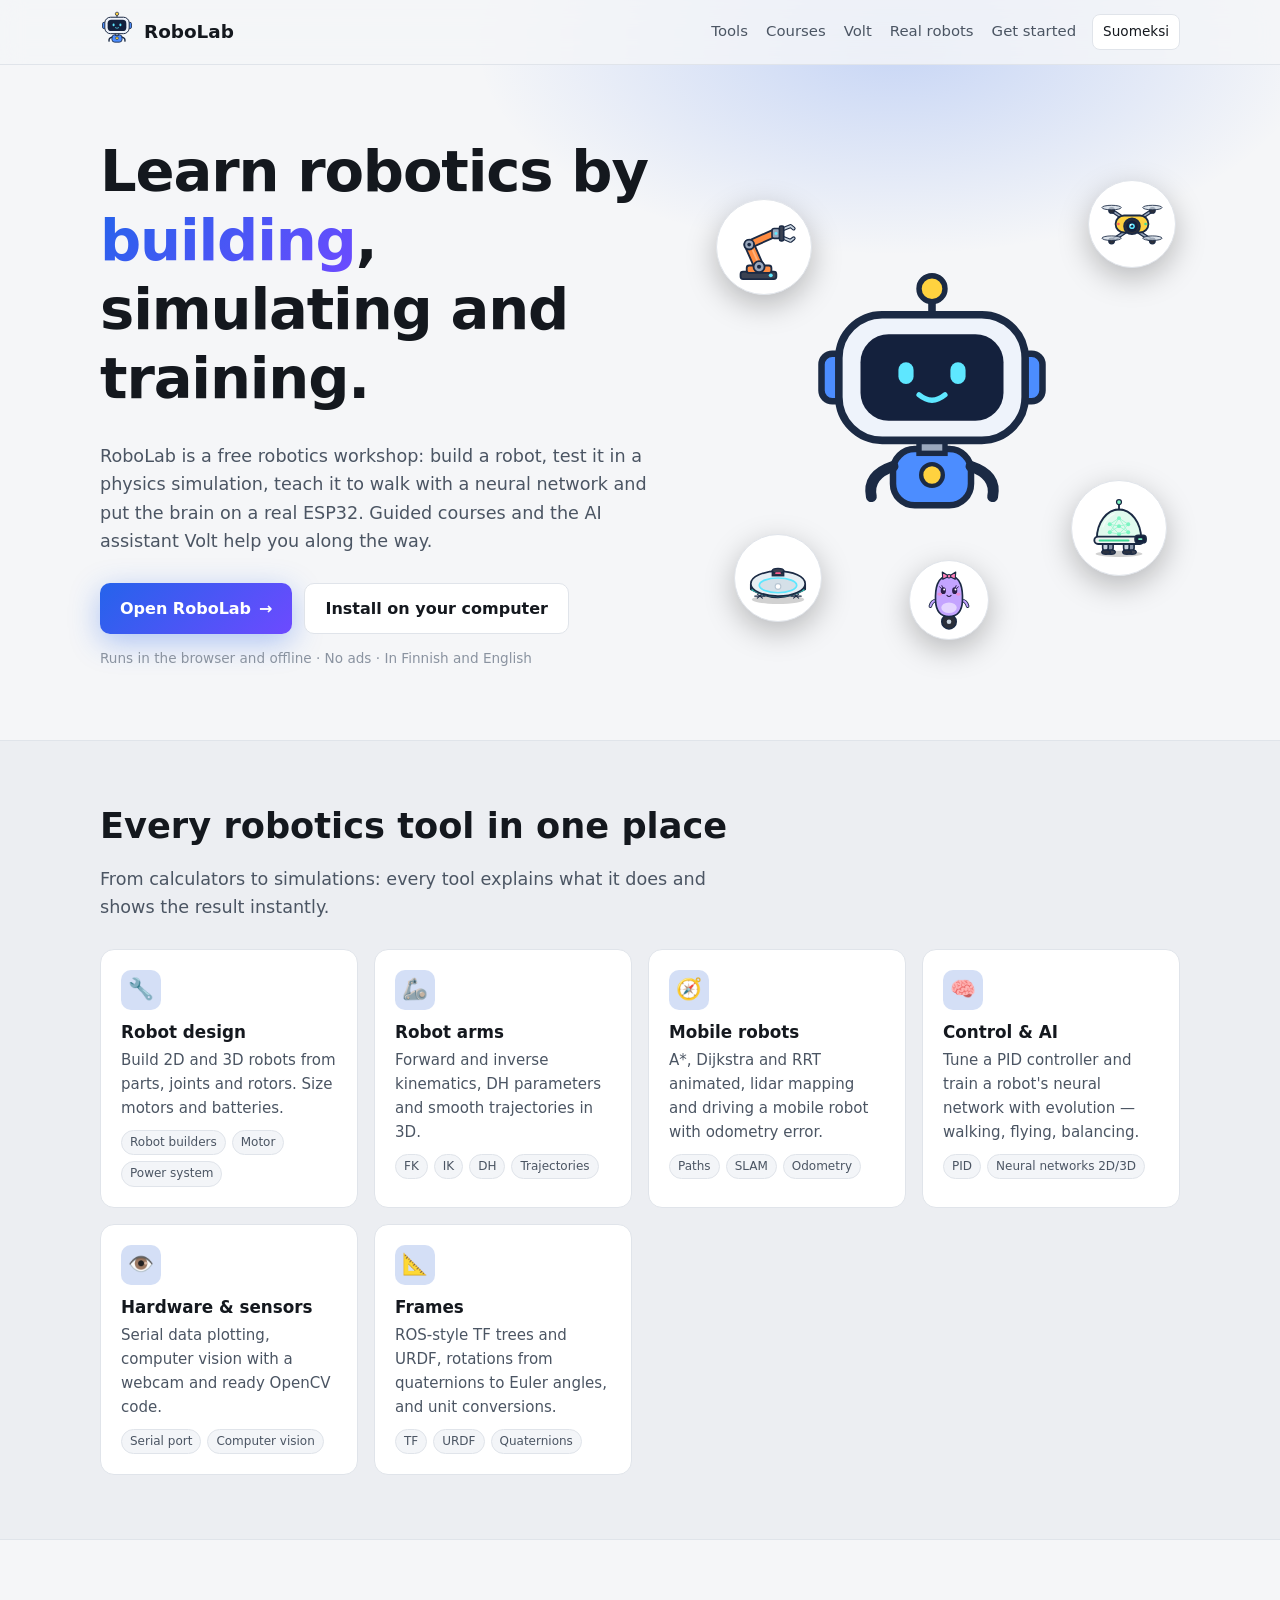
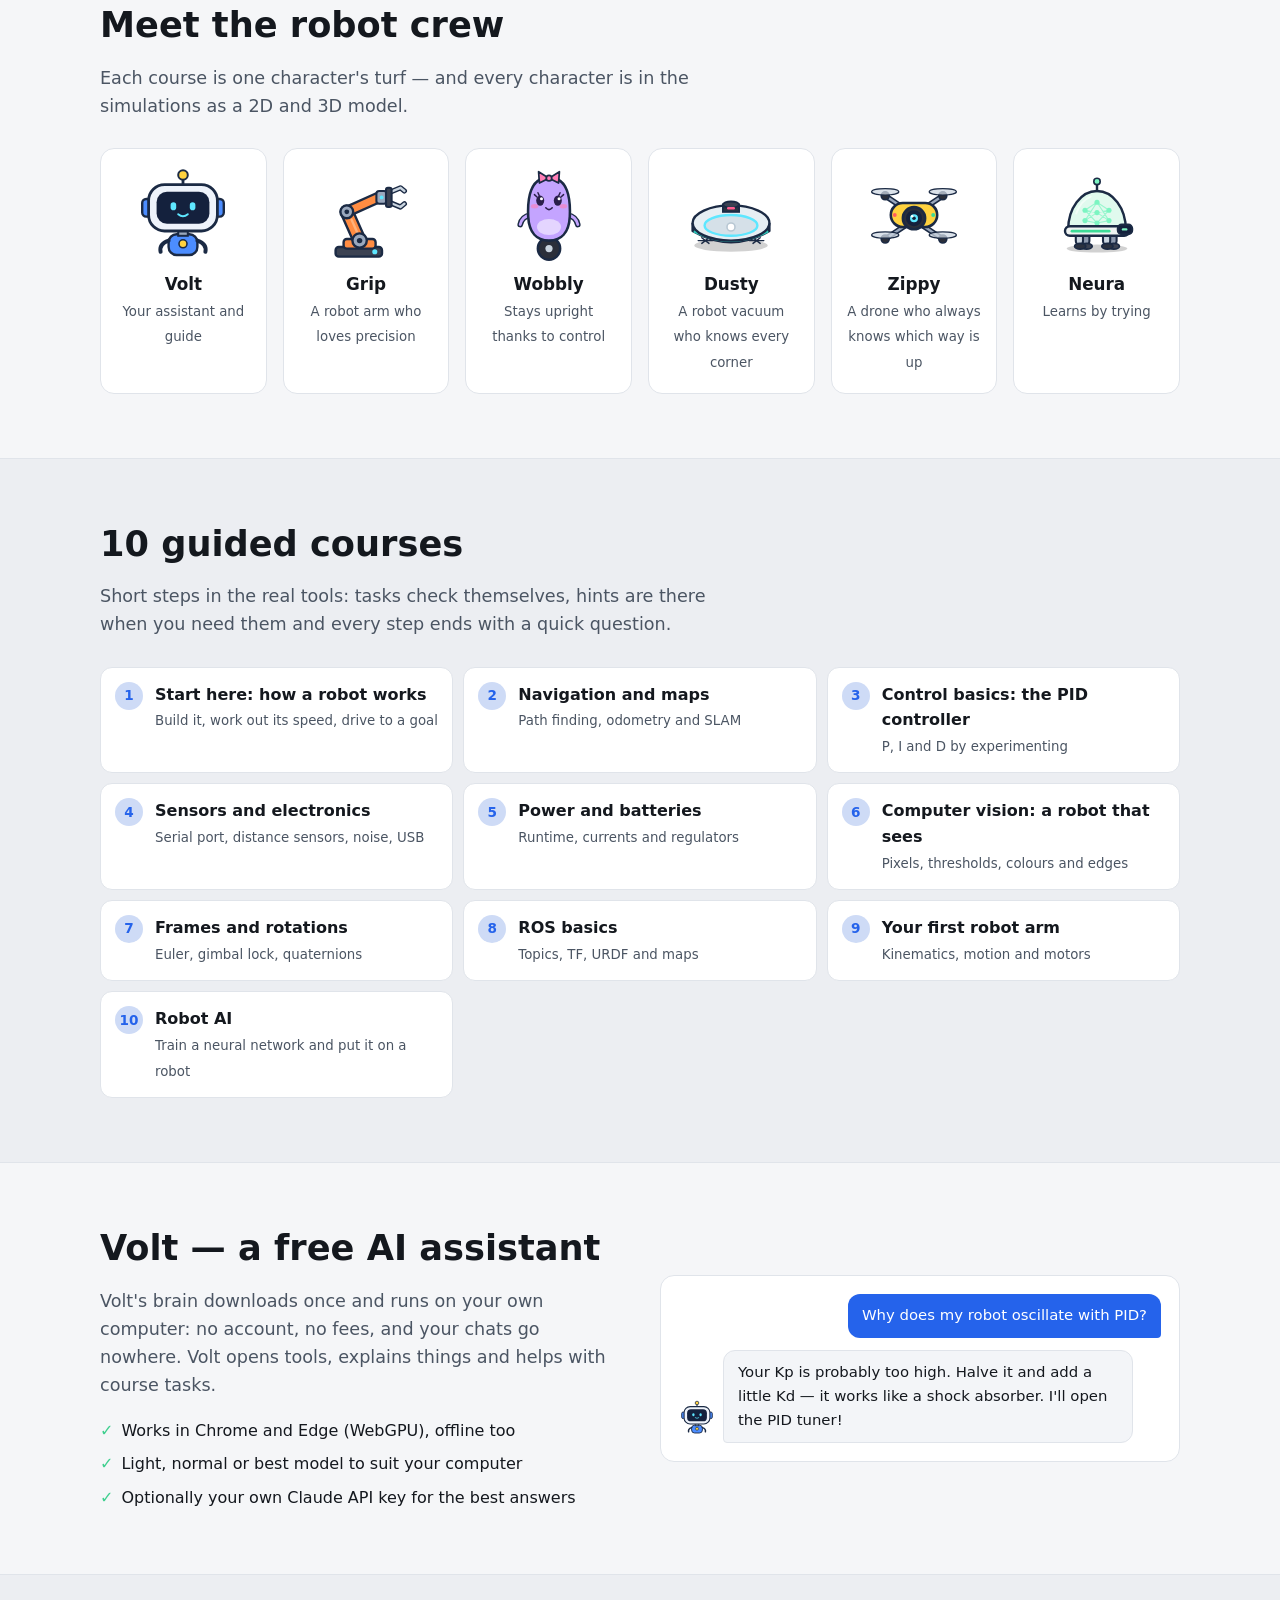
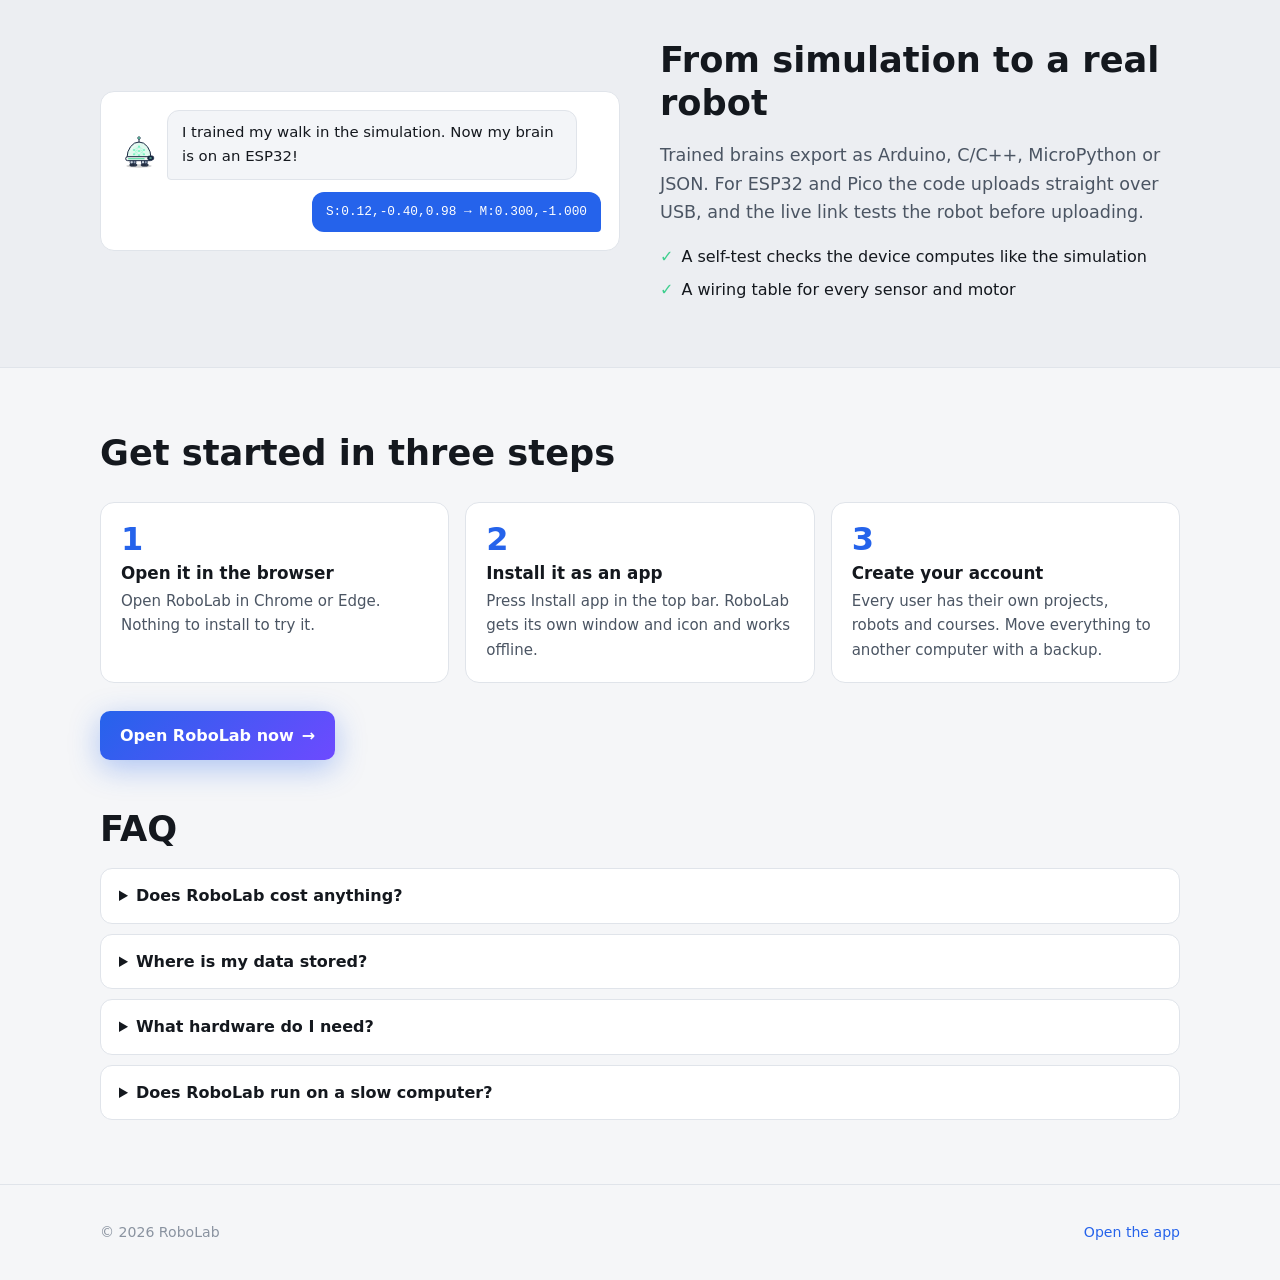
==== website/index.html @ c39274cf "Add files via upload" ====
<!doctype html>
<html lang="fi">
<head>
<meta charset="utf-8">
<meta name="viewport" content="width=device-width, initial-scale=1">
<title>RoboLab — robotiikkaa rakentamalla</title>
<meta name="description" content="RoboLab on ilmainen robotiikan oppimisympäristö: robottirakentajat, simulaatiot, neuroverkkokoulutus, konenäkö, kurssit ja tekoälyavustaja Volt.">
<link rel="icon" type="image/png" href="../icons/favicon-32.png">
<link rel="stylesheet" href="assets/robots.css">
<style>
  :root {
    --bg: #0c0f14; --bg-2: #11151c; --surface: #161b23; --surface-2: #1d232d; --border: #273040;
    --text: #e8ebf0; --text-2: #a7b0be; --text-3: #6f7a8a; --accent: #4c8dff; --accent-2: #7c5cff; --ok: #3ecf8e;
    --radius: 14px; --max: 1120px;
  }
  @media (prefers-color-scheme: light) {
    :root { --bg: #f5f6f8; --bg-2: #eceef2; --surface: #ffffff; --surface-2: #f3f5f8; --border: #e0e4ea;
      --text: #14181e; --text-2: #4b5563; --text-3: #8a93a0; --accent: #2563eb; --accent-2: #6d4aff; }
  }
  * { box-sizing: border-box; }
  html { scroll-behavior: smooth; }
  body { margin: 0; background: var(--bg); color: var(--text); font: 16px/1.6 system-ui, -apple-system, "Segoe UI", Roboto, sans-serif; overflow-x: hidden; }
  html[lang="en"] [data-fi], html[lang="fi"] [data-en] { display: none !important; }
  a { color: var(--accent); text-decoration: none; }
  .wrap { max-width: var(--max); margin: 0 auto; padding: 0 20px; }
  h1, h2, h3 { line-height: 1.2; margin: 0 0 .5em; }
  h2 { font-size: clamp(1.6rem, 3vw, 2.2rem); }
  .lead { color: var(--text-2); font-size: 1.1rem; max-width: 640px; }

  /* Yläpalkki */
  .top { position: sticky; top: 0; z-index: 10; backdrop-filter: blur(12px); background: color-mix(in srgb, var(--bg) 82%, transparent); border-bottom: 1px solid var(--border); }
  .top .wrap { display: flex; align-items: center; gap: 16px; height: 64px; }
  .logo { display: flex; align-items: center; gap: 10px; font-weight: 700; font-size: 1.15rem; color: var(--text); }
  .top nav { display: flex; gap: 18px; margin-left: auto; }
  .top nav a { color: var(--text-2); font-size: .93rem; }
  .top nav a:hover { color: var(--text); }
  .lang { border: 1px solid var(--border); background: var(--surface); color: var(--text); border-radius: 8px; padding: 6px 10px; font: inherit; font-size: .85rem; cursor: pointer; }
  @media (max-width: 760px) { .top nav { display: none; } .lang { margin-left: auto; } }

  .btn { display: inline-flex; align-items: center; gap: 8px; padding: 12px 20px; border-radius: 10px; font-weight: 600; border: 1px solid var(--border); background: var(--surface); color: var(--text); }
  .btn.primary { background: linear-gradient(135deg, var(--accent), var(--accent-2)); border: none; color: #fff; box-shadow: 0 8px 30px color-mix(in srgb, var(--accent) 35%, transparent); }
  .btn:hover { transform: translateY(-1px); }

  /* Hero */
  .hero { padding: 72px 0 56px; position: relative; }
  .hero::before { content: ""; position: absolute; inset: -200px 0 auto; height: 600px; background: radial-gradient(600px 300px at 70% 30%, color-mix(in srgb, var(--accent) 22%, transparent), transparent 70%); pointer-events: none; }
  .hero .wrap { display: grid; grid-template-columns: 1.1fr .9fr; gap: 40px; align-items: center; position: relative; }
  .hero h1 { font-size: clamp(2.2rem, 5vw, 3.6rem); letter-spacing: -.02em; }
  .hero h1 em { font-style: normal; background: linear-gradient(135deg, var(--accent), var(--accent-2)); -webkit-background-clip: text; background-clip: text; color: transparent; }
  .cta { display: flex; gap: 12px; flex-wrap: wrap; margin: 28px 0 14px; }
  .small { color: var(--text-3); font-size: .85rem; }
  .stage { position: relative; aspect-ratio: 1; max-width: 460px; justify-self: center; width: 100%; }
  .stage .main { position: absolute; inset: 12% 18% 18% 12%; display: grid; place-items: center; }
  .stage .orbit { position: absolute; display: grid; place-items: center; background: var(--surface); border: 1px solid var(--border); border-radius: 50%; box-shadow: 0 10px 30px rgb(0 0 0 / .25); }
  @media (max-width: 860px) { .hero .wrap { grid-template-columns: 1fr; } .stage { max-width: 340px; } }

  section { padding: 64px 0; }
  section.alt { background: var(--bg-2); border-top: 1px solid var(--border); border-bottom: 1px solid var(--border); }
  .grid { display: grid; gap: 16px; grid-template-columns: repeat(auto-fit, minmax(240px, 1fr)); margin-top: 28px; }
  .card { background: var(--surface); border: 1px solid var(--border); border-radius: var(--radius); padding: 20px; }
  .card h3 { font-size: 1.05rem; margin-bottom: 6px; }
  .card p { margin: 0; color: var(--text-2); font-size: .94rem; }
  .card .ico { width: 40px; height: 40px; border-radius: 10px; display: grid; place-items: center; margin-bottom: 12px; font-size: 1.3rem; background: color-mix(in srgb, var(--accent) 15%, var(--surface-2)); }
  .tags { display: flex; flex-wrap: wrap; gap: 6px; margin-top: 10px; }
  .tags span { font-size: .75rem; padding: 2px 8px; border-radius: 99px; background: var(--surface-2); border: 1px solid var(--border); color: var(--text-2); }

  .cast { display: grid; gap: 16px; grid-template-columns: repeat(auto-fit, minmax(160px, 1fr)); margin-top: 28px; }
  .cast .card { text-align: center; padding: 18px 14px; }
  .cast .card b { display: block; font-size: 1.05rem; }
  .cast .card small { color: var(--text-2); }

  .courses { display: grid; gap: 10px; grid-template-columns: repeat(auto-fit, minmax(300px, 1fr)); margin-top: 28px; counter-reset: c; }
  .course { display: flex; gap: 12px; align-items: flex-start; background: var(--surface); border: 1px solid var(--border); border-radius: 12px; padding: 14px; }
  .course::before { counter-increment: c; content: counter(c); flex: none; width: 28px; height: 28px; border-radius: 50%; display: grid; place-items: center; font-weight: 700; font-size: .85rem; background: color-mix(in srgb, var(--accent) 18%, var(--surface-2)); color: var(--accent); }
  .course b { display: block; }
  .course small { color: var(--text-2); }

  .split { display: grid; grid-template-columns: 1fr 1fr; gap: 40px; align-items: center; }
  @media (max-width: 860px) { .split { grid-template-columns: 1fr; } }
  .chat { background: var(--surface); border: 1px solid var(--border); border-radius: var(--radius); padding: 18px; display: flex; flex-direction: column; gap: 12px; }
  .msg { padding: 10px 14px; border-radius: 12px; max-width: 85%; font-size: .93rem; }
  .msg.user { align-self: flex-end; background: var(--accent); color: #fff; border-bottom-right-radius: 4px; }
  .msg.volt { align-self: flex-start; background: var(--surface-2); border: 1px solid var(--border); border-bottom-left-radius: 4px; }
  .row { display: flex; gap: 8px; align-items: flex-end; }
  ul.checks { list-style: none; padding: 0; margin: 18px 0 0; display: grid; gap: 8px; }
  ul.checks li::before { content: "✓"; color: var(--ok); font-weight: 700; margin-right: 8px; }

  .steps { display: grid; gap: 16px; grid-template-columns: repeat(auto-fit, minmax(240px, 1fr)); margin-top: 28px; }
  .steps .card b { display: block; font-size: 2rem; color: var(--accent); line-height: 1; margin-bottom: 8px; }
  code { background: var(--surface-2); border: 1px solid var(--border); padding: 1px 6px; border-radius: 6px; font-size: .88em; }

  details { background: var(--surface); border: 1px solid var(--border); border-radius: 12px; padding: 14px 18px; margin-top: 10px; }
  details summary { cursor: pointer; font-weight: 600; }
  details p { color: var(--text-2); margin: 10px 0 0; }

  footer { padding: 36px 0; color: var(--text-3); font-size: .88rem; border-top: 1px solid var(--border); }
  footer .wrap { display: flex; flex-wrap: wrap; gap: 12px; justify-content: space-between; align-items: center; }
  @media (prefers-reduced-motion: reduce) { .robot, .robot * { animation: none !important; } html { scroll-behavior: auto; } }
</style>
</head>
<body>

<header class="top">
  <div class="wrap">
    <a class="logo" href="#"><span data-bot="volt" data-size="34"></span>RoboLab</a>
    <nav>
      <a href="#tools"><span data-fi>Työkalut</span><span data-en>Tools</span></a>
      <a href="#courses"><span data-fi>Kurssit</span><span data-en>Courses</span></a>
      <a href="#volt">Volt</a>
      <a href="#hardware"><span data-fi>Oikea robotti</span><span data-en>Real robots</span></a>
      <a href="#start"><span data-fi>Aloita</span><span data-en>Get started</span></a>
    </nav>
    <button class="lang" id="lang" aria-label="Language / kieli"></button>
  </div>
</header>

<main>
  <section class="hero">
    <div class="wrap">
      <div>
        <h1><span data-fi>Opi robotiikkaa <em>rakentamalla</em>, simuloimalla ja kouluttamalla.</span><span data-en>Learn robotics by <em>building</em>, simulating and training.</span></h1>
        <p class="lead"><span data-fi>RoboLab on ilmainen robotiikan työpaja: rakenna robotti, testaa se fysiikkasimulaatiossa, opeta sille kävely neuroverkolla ja vie aivot oikealle ESP32:lle. Ohjatut kurssit ja tekoälyavustaja Volt auttavat matkan varrella.</span>
          <span data-en>RoboLab is a free robotics workshop: build a robot, test it in a physics simulation, teach it to walk with a neural network and put the brain on a real ESP32. Guided courses and the AI assistant Volt help you along the way.</span></p>
        <div class="cta">
          <a class="btn primary" href="../index.html"><span data-fi>Avaa RoboLab</span><span data-en>Open RoboLab</span> →</a>
          <a class="btn" href="#start"><span data-fi>Asenna koneelle</span><span data-en>Install on your computer</span></a>
        </div>
        <p class="small"><span data-fi>Toimii selaimessa ja ilman nettiä · Ei mainoksia · Suomeksi ja englanniksi</span><span data-en>Runs in the browser and offline · No ads · In Finnish and English</span></p>
      </div>
      <div class="stage" aria-hidden="true">
        <div class="main" data-bot="volt" data-size="260"></div>
        <div class="orbit" style="left:0;top:4%;width:96px;height:96px" data-bot="grip" data-size="74"></div>
        <div class="orbit" style="right:0;top:0;width:88px;height:88px" data-bot="zippy" data-size="68"></div>
        <div class="orbit" style="right:2%;bottom:14%;width:96px;height:96px" data-bot="neura" data-size="74"></div>
        <div class="orbit" style="left:4%;bottom:4%;width:88px;height:88px" data-bot="dusty" data-size="68"></div>
        <div class="orbit" style="left:42%;bottom:0;width:80px;height:80px" data-bot="wobbly" data-size="62"></div>
      </div>
    </div>
  </section>

  <section id="tools" class="alt">
    <div class="wrap">
      <h2><span data-fi>Kaikki robotiikan työkalut yhdessä paikassa</span><span data-en>Every robotics tool in one place</span></h2>
      <p class="lead"><span data-fi>Laskimista simulaatioihin: jokainen työkalu selittää, mitä se tekee, ja näyttää tuloksen heti.</span><span data-en>From calculators to simulations: every tool explains what it does and shows the result instantly.</span></p>
      <div class="grid">
        <div class="card"><div class="ico">🔧</div><h3><span data-fi>Robotin suunnittelu</span><span data-en>Robot design</span></h3>
          <p><span data-fi>Rakenna 2D- ja 3D-robotteja osista, nivelistä ja roottoreista. Mitoita moottorit ja akku.</span><span data-en>Build 2D and 3D robots from parts, joints and rotors. Size motors and batteries.</span></p>
          <div class="tags"><span data-fi>Robottirakentajat</span><span data-en>Robot builders</span><span data-fi>Moottori</span><span data-en>Motor</span><span data-fi>Sähköjärjestelmä</span><span data-en>Power system</span></div></div>
        <div class="card"><div class="ico">🦾</div><h3><span data-fi>Robottikädet</span><span data-en>Robot arms</span></h3>
          <p><span data-fi>Eteenpäin- ja käänteiskinematiikka, DH-parametrit ja sileät liikeradat 3D-näkymässä.</span><span data-en>Forward and inverse kinematics, DH parameters and smooth trajectories in 3D.</span></p>
          <div class="tags"><span>FK</span><span>IK</span><span>DH</span><span data-fi>Trajektorit</span><span data-en>Trajectories</span></div></div>
        <div class="card"><div class="ico">🧭</div><h3><span data-fi>Liikkuvat robotit</span><span data-en>Mobile robots</span></h3>
          <p><span data-fi>A*, Dijkstra ja RRT animaationa, lidar-kartoitus ja mobiilirobotin ajo odometrian virheineen.</span><span data-en>A*, Dijkstra and RRT animated, lidar mapping and driving a mobile robot with odometry error.</span></p>
          <div class="tags"><span data-fi>Reitit</span><span data-en>Paths</span><span>SLAM</span><span data-fi>Odometria</span><span data-en>Odometry</span></div></div>
        <div class="card"><div class="ico">🧠</div><h3><span data-fi>Ohjaus ja tekoäly</span><span data-en>Control &amp; AI</span></h3>
          <p><span data-fi>Viritä PID-säädin ja kouluta robotin neuroverkko evoluutiolla — kävely, lentäminen, tasapaino.</span><span data-en>Tune a PID controller and train a robot's neural network with evolution — walking, flying, balancing.</span></p>
          <div class="tags"><span>PID</span><span data-fi>Neuroverkot 2D/3D</span><span data-en>Neural networks 2D/3D</span></div></div>
        <div class="card"><div class="ico">👁️</div><h3><span data-fi>Laitteet ja anturit</span><span data-en>Hardware &amp; sensors</span></h3>
          <p><span data-fi>Sarjaportin datan piirto, konenäkö verkkokameralla ja valmis OpenCV-koodi.</span><span data-en>Serial data plotting, computer vision with a webcam and ready OpenCV code.</span></p>
          <div class="tags"><span data-fi>Sarjaportti</span><span data-en>Serial port</span><span data-fi>Konenäkö</span><span data-en>Computer vision</span></div></div>
        <div class="card"><div class="ico">📐</div><h3><span data-fi>Koordinaatistot</span><span data-en>Frames</span></h3>
          <p><span data-fi>TF-puu ja URDF ROS-tyyliin, rotaatiot kvaternioista Euler-kulmiin ja yksikkömuunnokset.</span><span data-en>ROS-style TF trees and URDF, rotations from quaternions to Euler angles, and unit conversions.</span></p>
          <div class="tags"><span>TF</span><span>URDF</span><span data-fi>Kvaterniot</span><span data-en>Quaternions</span></div></div>
      </div>
    </div>
  </section>

  <section id="cast">
    <div class="wrap">
      <h2><span data-fi>Tutustu robottiporukkaan</span><span data-en>Meet the robot crew</span></h2>
      <p class="lead"><span data-fi>Jokainen kurssi on yhden hahmon reviiriä — ja kaikki hahmot löytyvät simulaatioista 2D- ja 3D-malleina.</span><span data-en>Each course is one character's turf — and every character is in the simulations as a 2D and 3D model.</span></p>
      <div class="cast">
        <div class="card"><div data-bot="volt" data-size="96"></div><b>Volt</b><small data-fi>Avustajasi ja oppaasi</small><small data-en>Your assistant and guide</small></div>
        <div class="card"><div data-bot="grip" data-size="96"></div><b>Grip</b><small data-fi>Robottikäsi, rakastaa tarkkuutta</small><small data-en>A robot arm who loves precision</small></div>
        <div class="card"><div data-bot="wobbly" data-size="96"></div><b>Wobbly</b><small data-fi>Pysyy pystyssä säätimen ansiosta</small><small data-en>Stays upright thanks to control</small></div>
        <div class="card"><div data-bot="dusty" data-size="96"></div><b>Dusty</b><small data-fi>Robotti-imuri, tuntee jokaisen nurkan</small><small data-en>A robot vacuum who knows every corner</small></div>
        <div class="card"><div data-bot="zippy" data-size="96"></div><b>Zippy</b><small data-fi>Drooni, tietää aina asentonsa</small><small data-en>A drone who always knows which way is up</small></div>
        <div class="card"><div data-bot="neura" data-size="96"></div><b>Neura</b><small data-fi>Oppii kokeilemalla</small><small data-en>Learns by trying</small></div>
      </div>
    </div>
  </section>

  <section id="courses" class="alt">
    <div class="wrap">
      <h2><span data-fi>10 ohjattua kurssia</span><span data-en>10 guided courses</span></h2>
      <p class="lead"><span data-fi>Lyhyet vaiheet oikeissa työkaluissa: tehtävät tarkistuvat automaattisesti, vihjeitä saa tarvittaessa ja jokainen vaihe päättyy pikakysymykseen.</span><span data-en>Short steps in the real tools: tasks check themselves, hints are there when you need them and every step ends with a quick question.</span></p>
      <div class="courses">
        <div class="course"><div><b data-fi>Aloita tästä: miten robotti toimii</b><b data-en>Start here: how a robot works</b><small data-fi>Rakenna, laske nopeus, aja maaliin</small><small data-en>Build it, work out its speed, drive to a goal</small></div></div>
        <div class="course"><div><b data-fi>Navigointi ja kartat</b><b data-en>Navigation and maps</b><small data-fi>Reittihaku, odometria ja SLAM</small><small data-en>Path finding, odometry and SLAM</small></div></div>
        <div class="course"><div><b data-fi>Säätötekniikka: PID-säädin</b><b data-en>Control basics: the PID controller</b><small data-fi>P, I ja D kokeilemalla</small><small data-en>P, I and D by experimenting</small></div></div>
        <div class="course"><div><b data-fi>Anturit ja elektroniikka</b><b data-en>Sensors and electronics</b><small data-fi>Sarjaportti, etäisyysanturit, kohina, USB</small><small data-en>Serial port, distance sensors, noise, USB</small></div></div>
        <div class="course"><div><b data-fi>Virta ja akut</b><b data-en>Power and batteries</b><small data-fi>Käyttöaika, virrat ja jännitesäätimet</small><small data-en>Runtime, currents and regulators</small></div></div>
        <div class="course"><div><b data-fi>Konenäkö: robotti näkee</b><b data-en>Computer vision: a robot that sees</b><small data-fi>Pikselit, kynnystys, värit ja reunat</small><small data-en>Pixels, thresholds, colours and edges</small></div></div>
        <div class="course"><div><b data-fi>Koordinaatistot ja rotaatiot</b><b data-en>Frames and rotations</b><small data-fi>Euler, kardaanilukko, kvaterniot</small><small data-en>Euler, gimbal lock, quaternions</small></div></div>
        <div class="course"><div><b data-fi>ROS-perusteet</b><b data-en>ROS basics</b><small data-fi>Topicit, TF, URDF ja kartat</small><small data-en>Topics, TF, URDF and maps</small></div></div>
        <div class="course"><div><b data-fi>Ensimmäinen robottikäsi</b><b data-en>Your first robot arm</b><small data-fi>Kinematiikka, liike ja moottorit</small><small data-en>Kinematics, motion and motors</small></div></div>
        <div class="course"><div><b data-fi>Robotin tekoäly</b><b data-en>Robot AI</b><small data-fi>Kouluta neuroverkko ja vie se robotille</small><small data-en>Train a neural network and put it on a robot</small></div></div>
      </div>
    </div>
  </section>

  <section id="volt">
    <div class="wrap split">
      <div>
        <h2><span data-fi>Volt — ilmainen tekoälyavustaja</span><span data-en>Volt — a free AI assistant</span></h2>
        <p class="lead"><span data-fi>Voltin aivot ladataan kerran ja ne toimivat omalla koneellasi: ei tiliä, ei maksuja eikä keskustelut lähde mihinkään. Volt avaa työkaluja, selittää ja auttaa kurssin tehtävissä.</span><span data-en>Volt's brain downloads once and runs on your own computer: no account, no fees, and your chats go nowhere. Volt opens tools, explains things and helps with course tasks.</span></p>
        <ul class="checks">
          <li><span data-fi>Toimii Chromessa ja Edgessä (WebGPU), myös ilman nettiä</span><span data-en>Works in Chrome and Edge (WebGPU), offline too</span></li>
          <li><span data-fi>Kevyt, normaali tai paras malli koneen mukaan</span><span data-en>Light, normal or best model to suit your computer</span></li>
          <li><span data-fi>Halutessasi oma Claude API -avain parhaisiin vastauksiin</span><span data-en>Optionally your own Claude API key for the best answers</span></li>
        </ul>
      </div>
      <div class="chat" aria-hidden="true">
        <div class="msg user"><span data-fi>Miksi robottini heiluu PID-säädöllä?</span><span data-en>Why does my robot oscillate with PID?</span></div>
        <div class="row"><span data-bot="volt" data-size="36"></span><div class="msg volt"><span data-fi>Kp on luultavasti liian suuri. Puolita se ja lisää vähän Kd:tä — se toimii kuin iskunvaimennin. Avaan PID-virittimen!</span><span data-en>Your Kp is probably too high. Halve it and add a little Kd — it works like a shock absorber. I'll open the PID tuner!</span></div></div>
      </div>
    </div>
  </section>

  <section id="hardware" class="alt">
    <div class="wrap split">
      <div class="chat" aria-hidden="true">
        <div class="row"><span data-bot="neura" data-size="40"></span><div class="msg volt"><span data-fi>Koulutin kävelyni simulaatiossa. Nyt aivoni ovat ESP32:lla!</span><span data-en>I trained my walk in the simulation. Now my brain is on an ESP32!</span></div></div>
        <div class="msg user" style="font-family:ui-monospace,Consolas,monospace;font-size:.8rem">S:0.12,-0.40,0.98 → M:0.300,-1.000</div>
      </div>
      <div>
        <h2><span data-fi>Simulaatiosta oikeaan robottiin</span><span data-en>From simulation to a real robot</span></h2>
        <p class="lead"><span data-fi>Koulutetut aivot viedään Arduino-, C/C++-, MicroPython- tai JSON-muodossa. ESP32:lle ja Picolle koodi latautuu suoraan USB:llä, ja live-linkillä robotti testataan ennen latausta.</span><span data-en>Trained brains export as Arduino, C/C++, MicroPython or JSON. For ESP32 and Pico the code uploads straight over USB, and the live link tests the robot before uploading.</span></p>
        <ul class="checks">
          <li><span data-fi>Itsetesti varmistaa, että laite laskee kuten simulaatio</span><span data-en>A self-test checks the device computes like the simulation</span></li>
          <li><span data-fi>Kytkentätaulukko jokaiselle anturille ja moottorille</span><span data-en>A wiring table for every sensor and motor</span></li>
        </ul>
      </div>
    </div>
  </section>

  <section id="start">
    <div class="wrap">
      <h2><span data-fi>Aloita kolmessa askeleessa</span><span data-en>Get started in three steps</span></h2>
      <div class="steps">
        <div class="card"><b>1</b><h3><span data-fi>Avaa selaimessa</span><span data-en>Open it in the browser</span></h3>
          <p><span data-fi>Avaa RoboLab Chromessa tai Edgessä. Mitään ei tarvitse asentaa kokeillaksesi.</span><span data-en>Open RoboLab in Chrome or Edge. Nothing to install to try it.</span></p></div>
        <div class="card"><b>2</b><h3><span data-fi>Asenna sovellukseksi</span><span data-en>Install it as an app</span></h3>
          <p><span data-fi>Paina yläpalkin Asenna sovellus -nappia. RoboLab saa oman ikkunan, kuvakkeen ja toimii ilman nettiä.</span><span data-en>Press Install app in the top bar. RoboLab gets its own window and icon and works offline.</span></p></div>
        <div class="card"><b>3</b><h3><span data-fi>Luo oma tili</span><span data-en>Create your account</span></h3>
          <p><span data-fi>Jokaisella käyttäjällä on omat projektit, robotit ja kurssit. Siirrä kaikki toiselle koneelle varmuuskopiolla.</span><span data-en>Every user has their own projects, robots and courses. Move everything to another computer with a backup.</span></p></div>
      </div>
      <div class="cta"><a class="btn primary" href="../index.html"><span data-fi>Avaa RoboLab nyt</span><span data-en>Open RoboLab now</span> →</a></div>

      <h2 style="margin-top:48px"><span data-fi>Usein kysyttyä</span><span data-en>FAQ</span></h2>
      <details><summary><span data-fi>Maksaako RoboLab jotain?</span><span data-en>Does RoboLab cost anything?</span></summary>
        <p><span data-fi>Ei. Kaikki työkalut, kurssit ja ilmainen Volt ovat maksuttomia. Vain oma Claude API -avain (vapaaehtoinen) laskuttaa käytön mukaan.</span><span data-en>No. All tools, courses and the free Volt cost nothing. Only your own Claude API key (optional) is billed per use.</span></p></details>
      <details><summary><span data-fi>Minne tietoni tallentuvat?</span><span data-en>Where is my data stored?</span></summary>
        <p><span data-fi>Vain omalle koneellesi selaimen muistiin. Tilit ovat paikallisia, ja tiedot siirretään toiselle koneelle varmuuskopiotiedostolla.</span><span data-en>Only on your own computer, in the browser's storage. Accounts are local, and data moves to another computer with a backup file.</span></p></details>
      <details><summary><span data-fi>Mitä laitteita tarvitsen?</span><span data-en>What hardware do I need?</span></summary>
        <p><span data-fi>Pelkkä tietokone riittää. Oikeaa robottia varten käy esim. Arduino, ESP32 tai Raspberry Pi Pico; konenäköön verkkokamera.</span><span data-en>A computer is enough. For a real robot, an Arduino, ESP32 or Raspberry Pi Pico works; for computer vision, a webcam.</span></p></details>
      <details><summary><span data-fi>Toimiiko RoboLab heikolla koneella?</span><span data-en>Does RoboLab run on a slow computer?</span></summary>
        <p><span data-fi>Kyllä. Asetuksista voi valita kevyen grafiikan ja kevyimmän Volt-mallin. Ilman WebGPU:ta Volt vastaa paikallisella oppaalla.</span><span data-en>Yes. Settings offer light graphics and the lightest Volt model. Without WebGPU, Volt answers from its local guide.</span></p></details>
    </div>
  </section>
</main>

<footer>
  <div class="wrap">
    <span>© <span id="year"></span> RoboLab</span>
    <span><a href="../index.html"><span data-fi>Avaa sovellus</span><span data-en>Open the app</span></a></span>
  </div>
</footer>

<script>
  // Kieli: ?lang=en tai selaimen kieli; valinta muistetaan
  const pick = new URLSearchParams(location.search).get("lang") || (() => { try { return localStorage.getItem("site-lang"); } catch { return null; } })() || ((navigator.language || "").toLowerCase().startsWith("fi") ? "fi" : "en");
  const setLang = (l) => {
    document.documentElement.lang = l;
    document.getElementById("lang").textContent = l === "fi" ? "English" : "Suomeksi";
    document.title = l === "fi" ? "RoboLab — robotiikkaa rakentamalla" : "RoboLab — learn robotics by building";
    try { localStorage.setItem("site-lang", l); } catch {}
  };
  setLang(pick === "en" ? "en" : "fi");
  document.getElementById("lang").onclick = () => setLang(document.documentElement.lang === "fi" ? "en" : "fi");
  document.getElementById("year").textContent = new Date().getFullYear();
  // robots.js käyttää sovelluksen tr- ja esc-apufunktioita
  window.tr = (fi, en) => (document.documentElement.lang === "en" ? en : fi);
  window.esc = (s) => String(s).replace(/[&<>"]/g, (c) => ({ "&": "&amp;", "<": "&lt;", ">": "&gt;", '"': "&quot;" }[c]));
</script>
<script src="assets/robots.js"></script>
<script>
  document.querySelectorAll("[data-bot]").forEach((el) => { el.innerHTML = Robots.svg(el.dataset.bot, "idle", { size: +el.dataset.size || 80 }); });
</script>
</body>
</html>
---- website/assets/robots.css ----
/* Copied from the app's styles.css by update-assets.ps1 */
.robot { overflow: visible; flex: none; }
.robot .rb-bob { animation: rb-bob 3.2s ease-in-out infinite; transform-origin: 60px 110px; }
.robot .rb-wobble { animation: rb-wobble 2.6s ease-in-out infinite; transform-origin: 60px 112px; }
.robot .rb-hover { animation: rb-hover 2.6s ease-in-out infinite; transform-box: view-box; transform-origin: 60px 64px; }
.robot .rb-volt { animation: rb-volt 5s ease-in-out infinite; transform-box: view-box; transform-origin: 60px 110px; }
.robot .rb-shoulder { animation: rb-shoulder 4.2s ease-in-out infinite; transform-box: view-box; transform-origin: 52px 92px; }
.robot .rb-elbow { animation: rb-elbow 3.1s ease-in-out infinite; transform-box: view-box; transform-origin: 36px 56px; }
.robot .rb-wrist { animation: rb-wrist 2.3s ease-in-out infinite; transform-box: view-box; transform-origin: 79px 38px; }
.robot .rb-roam { animation: rb-roam 11s ease-in-out infinite; transform-box: view-box; transform-origin: 60px 80px; }
.robot .rb-legA { animation: rb-step .9s ease-in-out infinite; }
.robot .rb-legB { animation: rb-step .9s ease-in-out infinite .45s; }
@keyframes rb-volt { 0%, 100% { transform: translateY(0) rotate(0); } 25% { transform: translateY(-3px) rotate(0); } 45% { transform: translateY(0) rotate(-5deg); } 55% { transform: translateY(0) rotate(-5deg); } 70% { transform: translateY(-2px) rotate(0); } }
@keyframes rb-hover { 0%, 100% { transform: translateY(0) rotate(-3deg); } 50% { transform: translateY(-5px) rotate(3deg); } }
@keyframes rb-shoulder { 0%, 100% { transform: rotate(4deg); } 50% { transform: rotate(-8deg); } }
@keyframes rb-elbow { 0%, 100% { transform: rotate(-10deg); } 50% { transform: rotate(12deg); } }
@keyframes rb-wrist { 0%, 100% { transform: rotate(8deg); } 50% { transform: rotate(-10deg); } }
@keyframes rb-step { 0%, 100% { transform: translateY(0); } 25% { transform: translateY(-3px); } 50% { transform: translateY(0); } }
.robot .rb-rotor { animation: rb-rotor .18s linear infinite; transform-box: fill-box; transform-origin: center; }
.robot .rb-eye { animation: rb-blink 4.6s infinite; transform-box: fill-box; transform-origin: center; }
.robot .rb-mouth { animation: rb-talk .5s ease-in-out infinite alternate; transform-box: fill-box; transform-origin: center; }
.robot .rb-bulb, .robot .rb-led { animation: rb-glow 2.2s ease-in-out infinite; }
.robot .rb-scan { animation: rb-glow .9s ease-in-out infinite; }
.robot .rb-brush { animation: rb-spin 1.1s linear infinite; transform-box: fill-box; transform-origin: center; }
.robot .rb-node { animation: rb-glow 1.6s ease-in-out infinite; }
.robot .rb-iris { animation: rb-focus 3.4s ease-in-out infinite; transform-box: fill-box; transform-origin: center; }
@keyframes rb-spin { to { transform: rotate(360deg); } }
@keyframes rb-focus { 0%, 100% { transform: scale(1); } 50% { transform: scale(.85); } }
.robot.jump { animation: rb-jump .7s ease-out 3; }
.robot.jump.late { animation-delay: .25s; }
@keyframes rb-bob { 0%, 100% { transform: translateY(0); } 50% { transform: translateY(-3px); } }
@keyframes rb-wobble { 0%, 100% { transform: rotate(-4deg); } 50% { transform: rotate(4deg); } }
@keyframes rb-rotor { 0% { transform: scaleX(1); } 50% { transform: scaleX(.35); } 100% { transform: scaleX(1); } }
@keyframes rb-blink { 0%, 94%, 100% { transform: scaleY(1); } 96% { transform: scaleY(.1); } }
@keyframes rb-talk { from { transform: scaleY(.45); } to { transform: scaleY(1.1); } }
@keyframes rb-glow { 0%, 100% { opacity: 1; } 50% { opacity: .55; } }
@keyframes rb-jump { 0% { transform: translateY(0); } 35% { transform: translateY(-12px); } 70% { transform: translateY(0); } 85% { transform: translateY(-3px); } }
[data-motion="reduced"] .robot, [data-motion="reduced"] .robot * { animation: none !important; }
@keyframes rb-roam {
  0% { transform: translateX(0) rotate(0); }
  22% { transform: translateX(9px) rotate(0); }
  24% { transform: translateX(7px) rotate(-4deg); }
  30% { transform: translateX(6px) rotate(-4deg); }
  38% { transform: translateX(4px) rotate(3deg); }
  62% { transform: translateX(-9px) rotate(3deg); }
  64% { transform: translateX(-7px) rotate(5deg); }
  72% { transform: translateX(-6px) rotate(5deg); }
  80% { transform: translateX(-5px) rotate(-2deg); }
  100% { transform: translateX(0) rotate(0); }
}
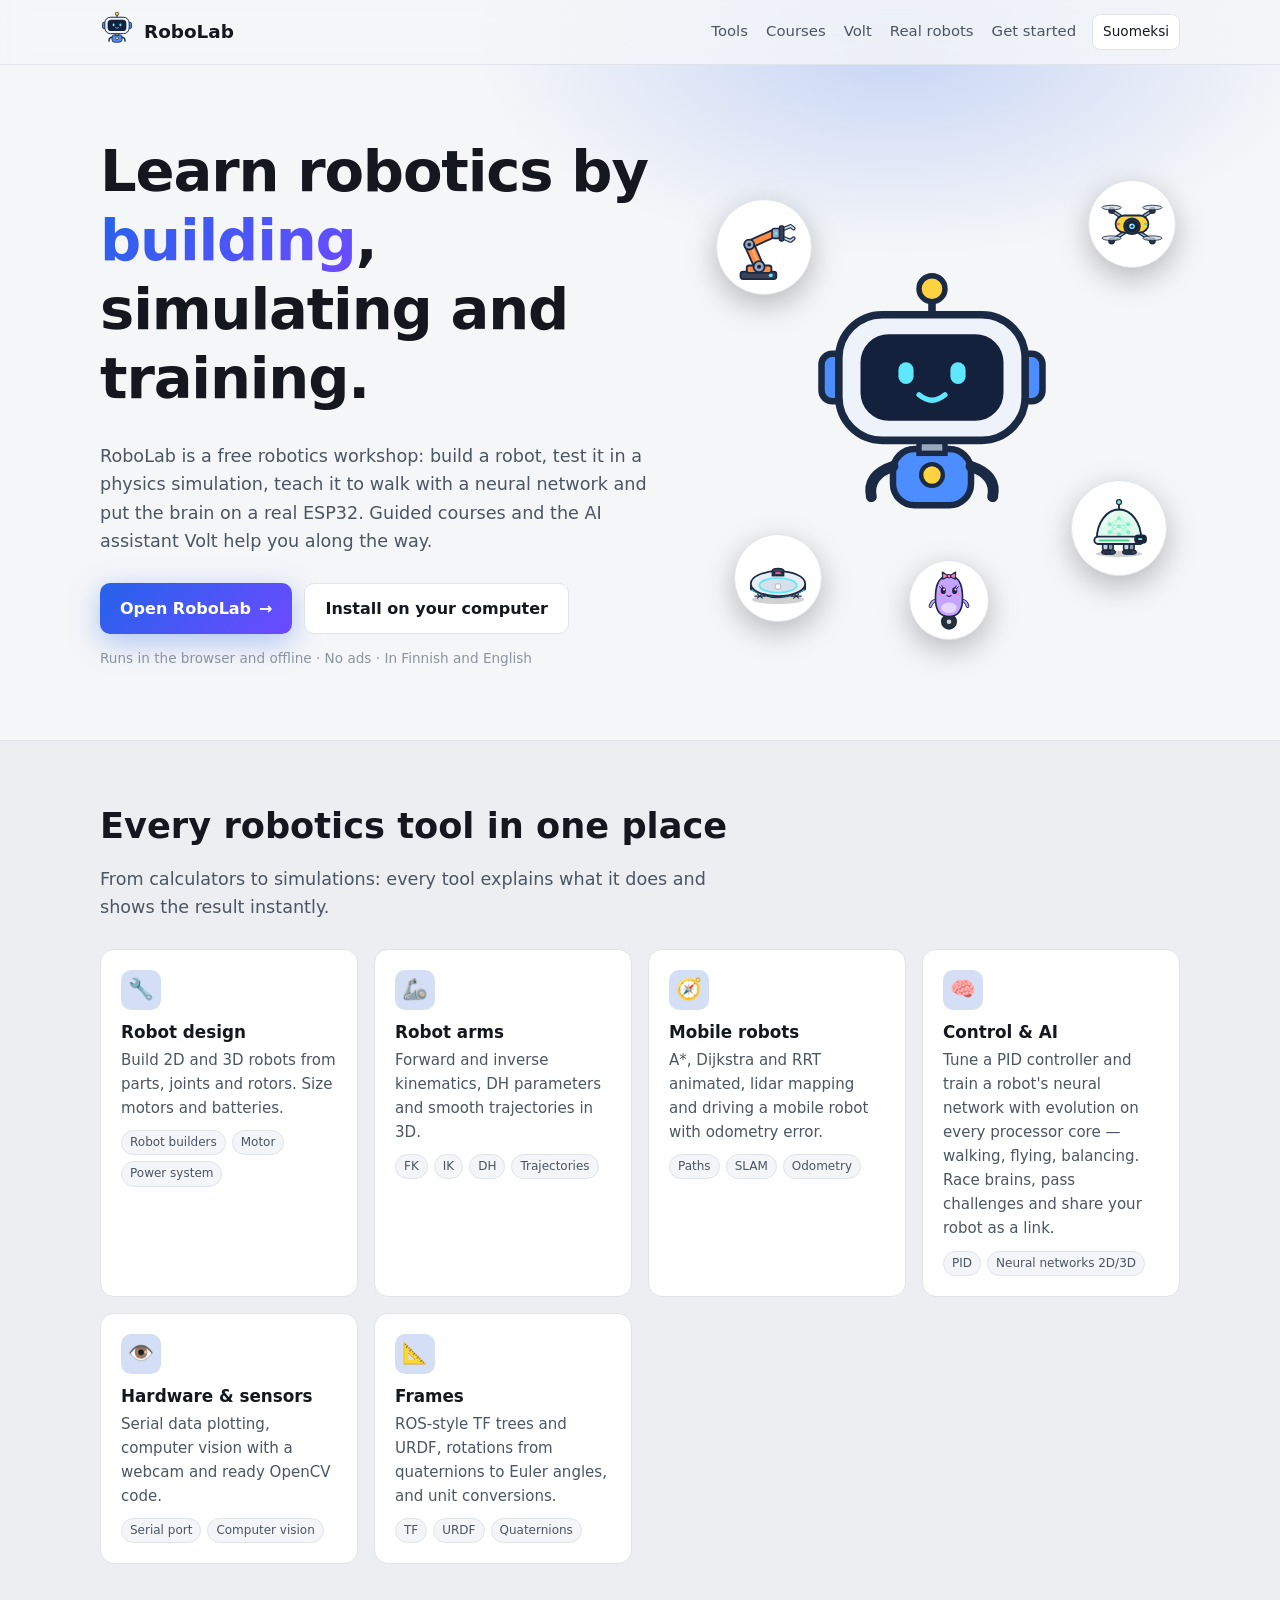
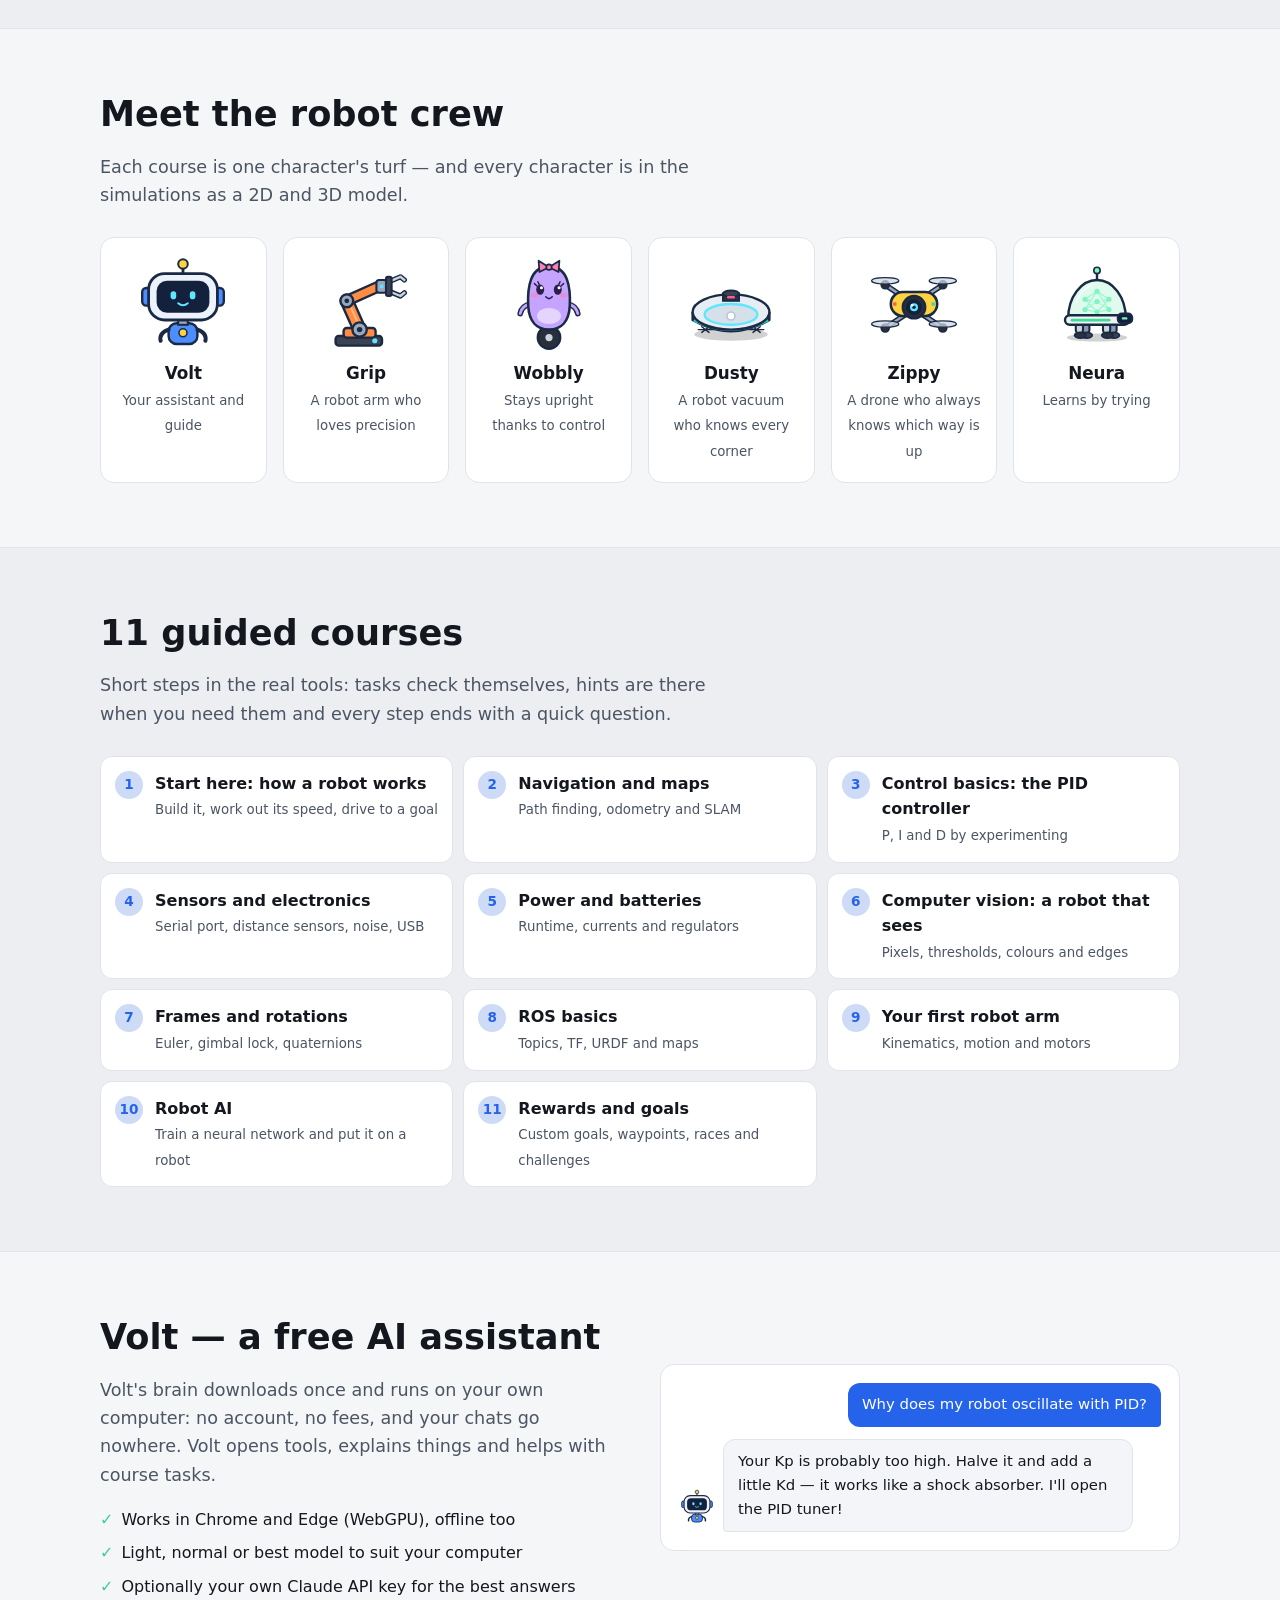
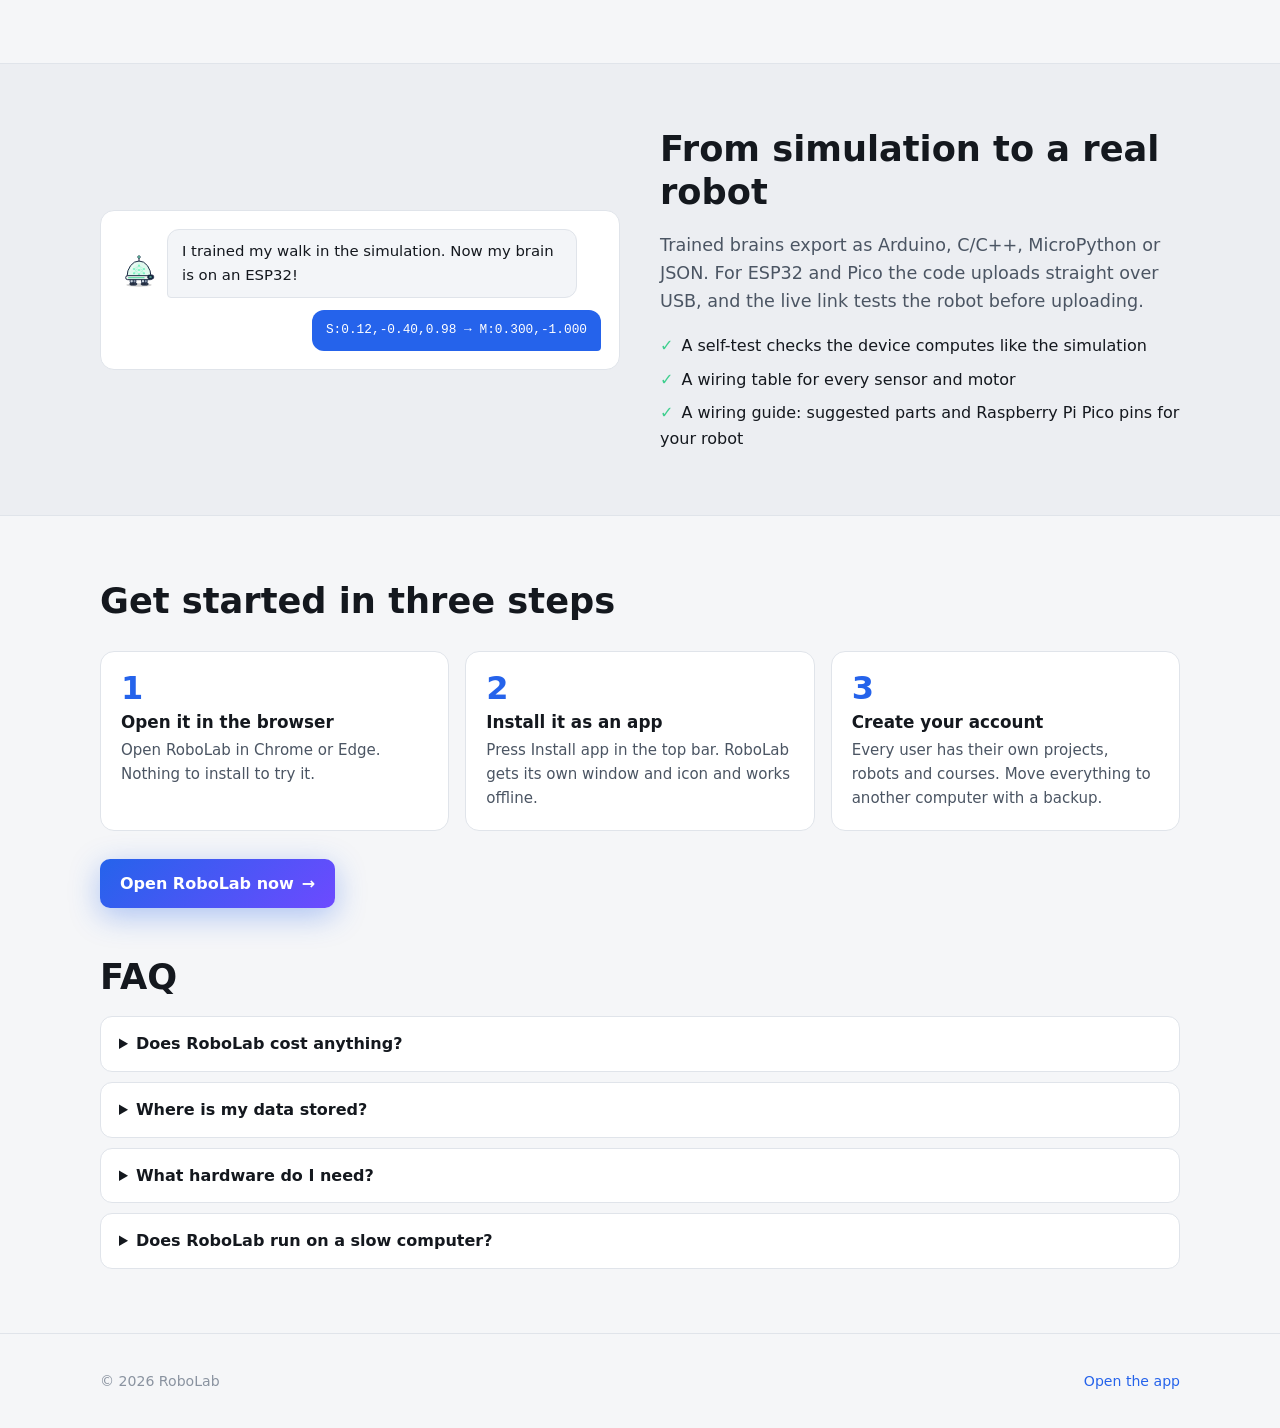
==== commit 3883030c: "2.12.0: esittelysivulle uusi kurssi ja ominaisuudet" ====
--- a/website/index.html
+++ b/website/index.html
@@ -147,13 +147,13 @@
           <p><span data-fi>Rakenna 2D- ja 3D-robotteja osista, nivelistä ja roottoreista. Mitoita moottorit ja akku.</span><span data-en>Build 2D and 3D robots from parts, joints and rotors. Size motors and batteries.</span></p>
           <div class="tags"><span data-fi>Robottirakentajat</span><span data-en>Robot builders</span><span data-fi>Moottori</span><span data-en>Motor</span><span data-fi>Sähköjärjestelmä</span><span data-en>Power system</span></div></div>
         <div class="card"><div class="ico">🦾</div><h3><span data-fi>Robottikädet</span><span data-en>Robot arms</span></h3>
-          <p><span data-fi>Eteenpäin- ja käänteiskinematiikka, DH-parametrit ja sileät liikeradat 3D-näkymässä.</span><span data-en>Forward and inverse kinematics, DH parameters and smooth trajectories in 3D.</span></p>
+          <p><span data-fi>Suora ja käänteinen kinematiikka, DH-parametrit ja sileät liikeradat 3D-näkymässä.</span><span data-en>Forward and inverse kinematics, DH parameters and smooth trajectories in 3D.</span></p>
           <div class="tags"><span>FK</span><span>IK</span><span>DH</span><span data-fi>Trajektorit</span><span data-en>Trajectories</span></div></div>
         <div class="card"><div class="ico">🧭</div><h3><span data-fi>Liikkuvat robotit</span><span data-en>Mobile robots</span></h3>
           <p><span data-fi>A*, Dijkstra ja RRT animaationa, lidar-kartoitus ja mobiilirobotin ajo odometrian virheineen.</span><span data-en>A*, Dijkstra and RRT animated, lidar mapping and driving a mobile robot with odometry error.</span></p>
           <div class="tags"><span data-fi>Reitit</span><span data-en>Paths</span><span>SLAM</span><span data-fi>Odometria</span><span data-en>Odometry</span></div></div>
         <div class="card"><div class="ico">🧠</div><h3><span data-fi>Ohjaus ja tekoäly</span><span data-en>Control &amp; AI</span></h3>
-          <p><span data-fi>Viritä PID-säädin ja kouluta robotin neuroverkko evoluutiolla — kävely, lentäminen, tasapaino.</span><span data-en>Tune a PID controller and train a robot's neural network with evolution — walking, flying, balancing.</span></p>
+          <p><span data-fi>Viritä PID-säädin ja kouluta robotin neuroverkko evoluutiolla kaikilla prosessoriytimillä — kävely, lentäminen, tasapaino. Kisauta aivoja, läpäise haasteita ja jaa robottisi linkkinä.</span><span data-en>Tune a PID controller and train a robot's neural network with evolution on every processor core — walking, flying, balancing. Race brains, pass challenges and share your robot as a link.</span></p>
           <div class="tags"><span>PID</span><span data-fi>Neuroverkot 2D/3D</span><span data-en>Neural networks 2D/3D</span></div></div>
         <div class="card"><div class="ico">👁️</div><h3><span data-fi>Laitteet ja anturit</span><span data-en>Hardware &amp; sensors</span></h3>
           <p><span data-fi>Sarjaportin datan piirto, konenäkö verkkokameralla ja valmis OpenCV-koodi.</span><span data-en>Serial data plotting, computer vision with a webcam and ready OpenCV code.</span></p>
@@ -182,7 +182,7 @@
 
   <section id="courses" class="alt">
     <div class="wrap">
-      <h2><span data-fi>10 ohjattua kurssia</span><span data-en>10 guided courses</span></h2>
+      <h2><span data-fi>11 ohjattua kurssia</span><span data-en>11 guided courses</span></h2>
       <p class="lead"><span data-fi>Lyhyet vaiheet oikeissa työkaluissa: tehtävät tarkistuvat automaattisesti, vihjeitä saa tarvittaessa ja jokainen vaihe päättyy pikakysymykseen.</span><span data-en>Short steps in the real tools: tasks check themselves, hints are there when you need them and every step ends with a quick question.</span></p>
       <div class="courses">
         <div class="course"><div><b data-fi>Aloita tästä: miten robotti toimii</b><b data-en>Start here: how a robot works</b><small data-fi>Rakenna, laske nopeus, aja maaliin</small><small data-en>Build it, work out its speed, drive to a goal</small></div></div>
@@ -195,6 +195,7 @@
         <div class="course"><div><b data-fi>ROS-perusteet</b><b data-en>ROS basics</b><small data-fi>Topicit, TF, URDF ja kartat</small><small data-en>Topics, TF, URDF and maps</small></div></div>
         <div class="course"><div><b data-fi>Ensimmäinen robottikäsi</b><b data-en>Your first robot arm</b><small data-fi>Kinematiikka, liike ja moottorit</small><small data-en>Kinematics, motion and motors</small></div></div>
         <div class="course"><div><b data-fi>Robotin tekoäly</b><b data-en>Robot AI</b><small data-fi>Kouluta neuroverkko ja vie se robotille</small><small data-en>Train a neural network and put it on a robot</small></div></div>
+        <div class="course"><div><b data-fi>Palkkiot ja tavoitteet</b><b data-en>Rewards and goals</b><small data-fi>Oma tavoite, reittipisteet, kisat ja haasteet</small><small data-en>Custom goals, waypoints, races and challenges</small></div></div>
       </div>
     </div>
   </section>
@@ -229,6 +230,7 @@
         <ul class="checks">
           <li><span data-fi>Itsetesti varmistaa, että laite laskee kuten simulaatio</span><span data-en>A self-test checks the device computes like the simulation</span></li>
           <li><span data-fi>Kytkentätaulukko jokaiselle anturille ja moottorille</span><span data-en>A wiring table for every sensor and motor</span></li>
+          <li><span data-fi>Kytkentäohje: ehdotetut osat ja Raspberry Pi Picon nastat juuri sinun robotillesi</span><span data-en>A wiring guide: suggested parts and Raspberry Pi Pico pins for your robot</span></li>
         </ul>
       </div>
     </div>
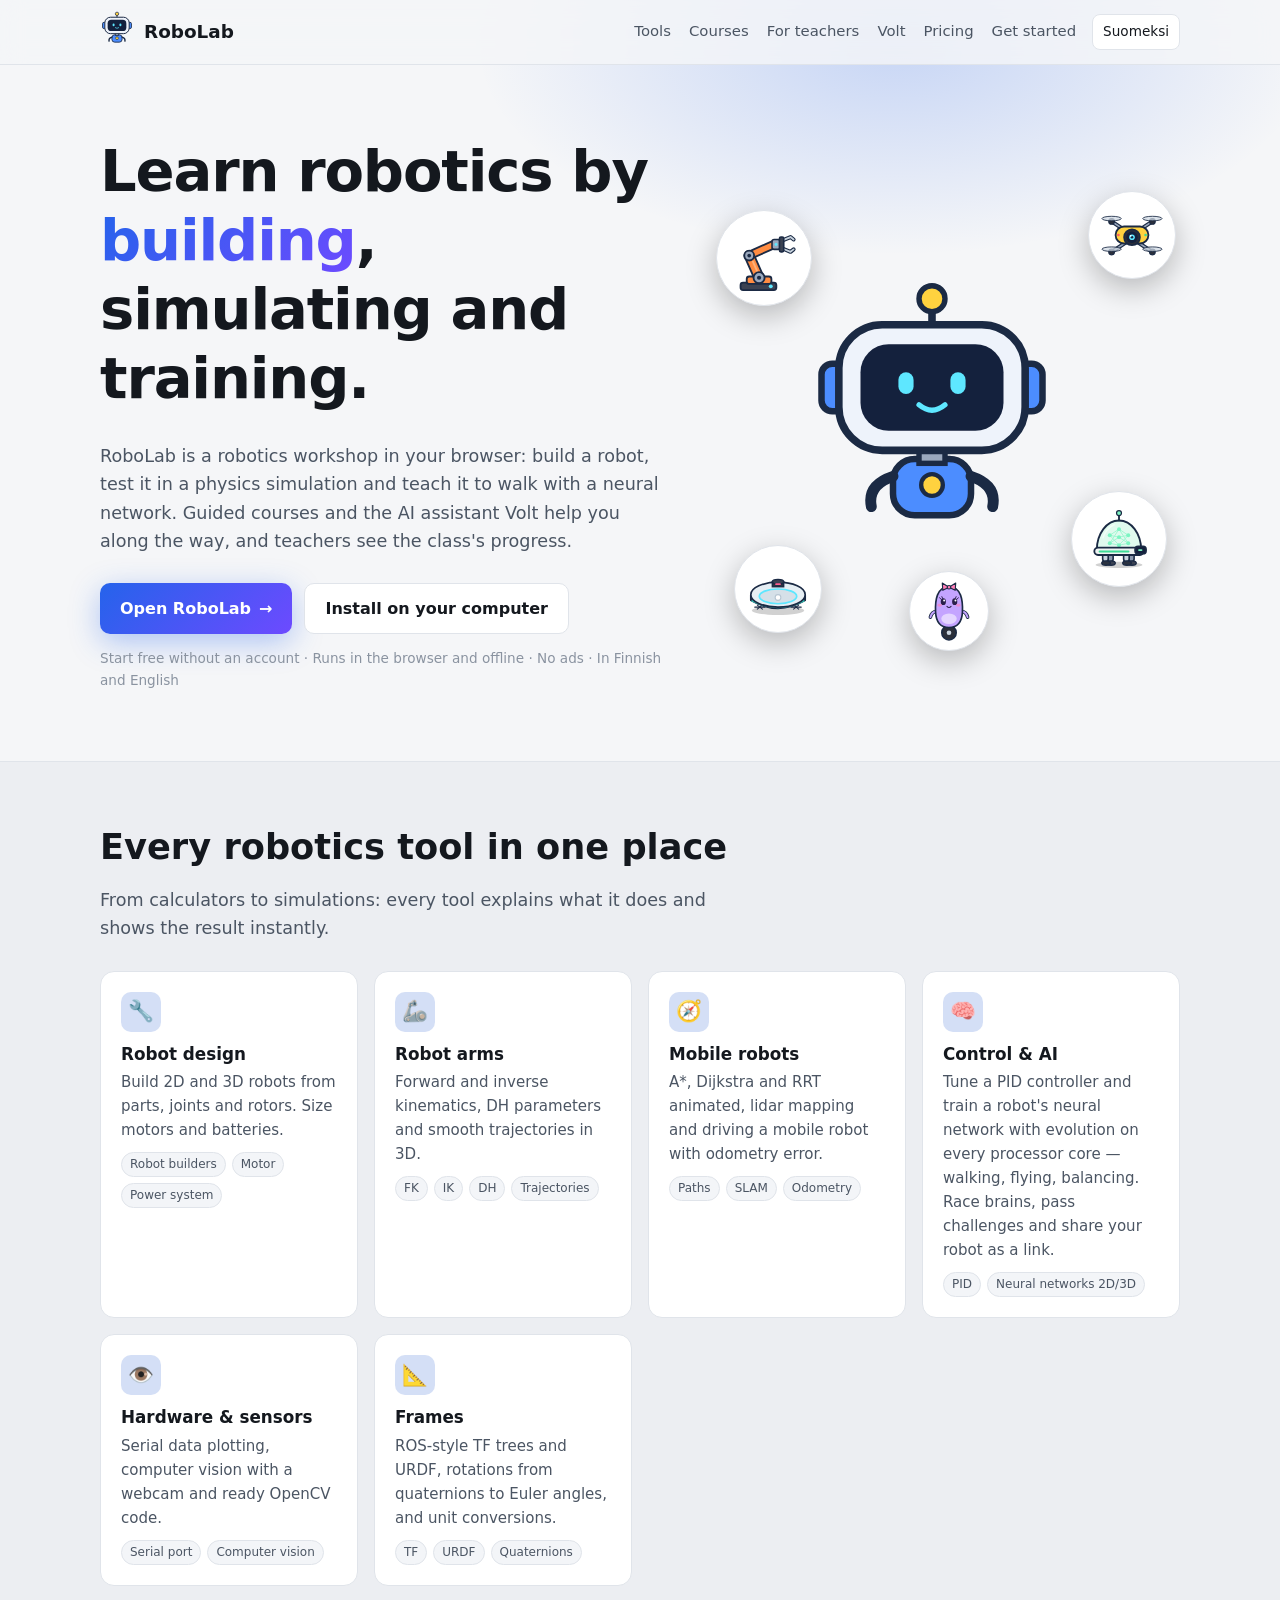
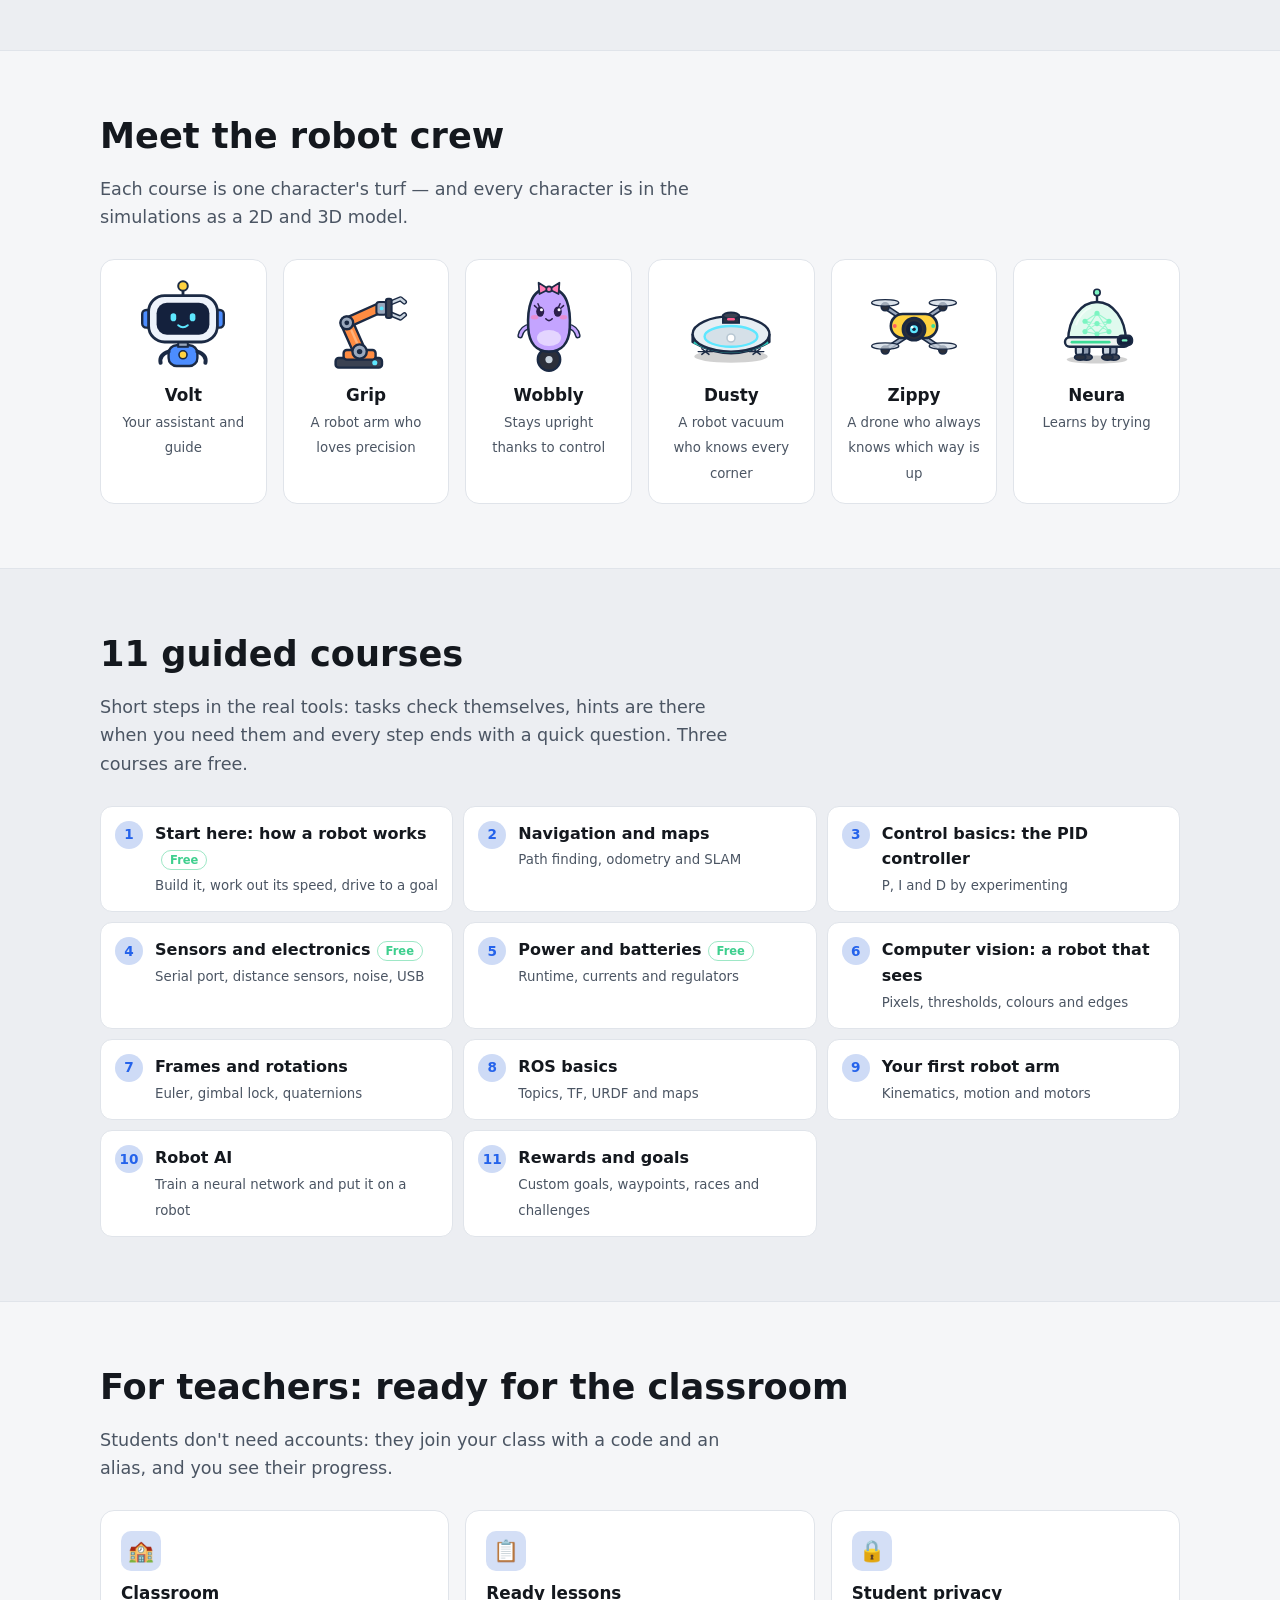
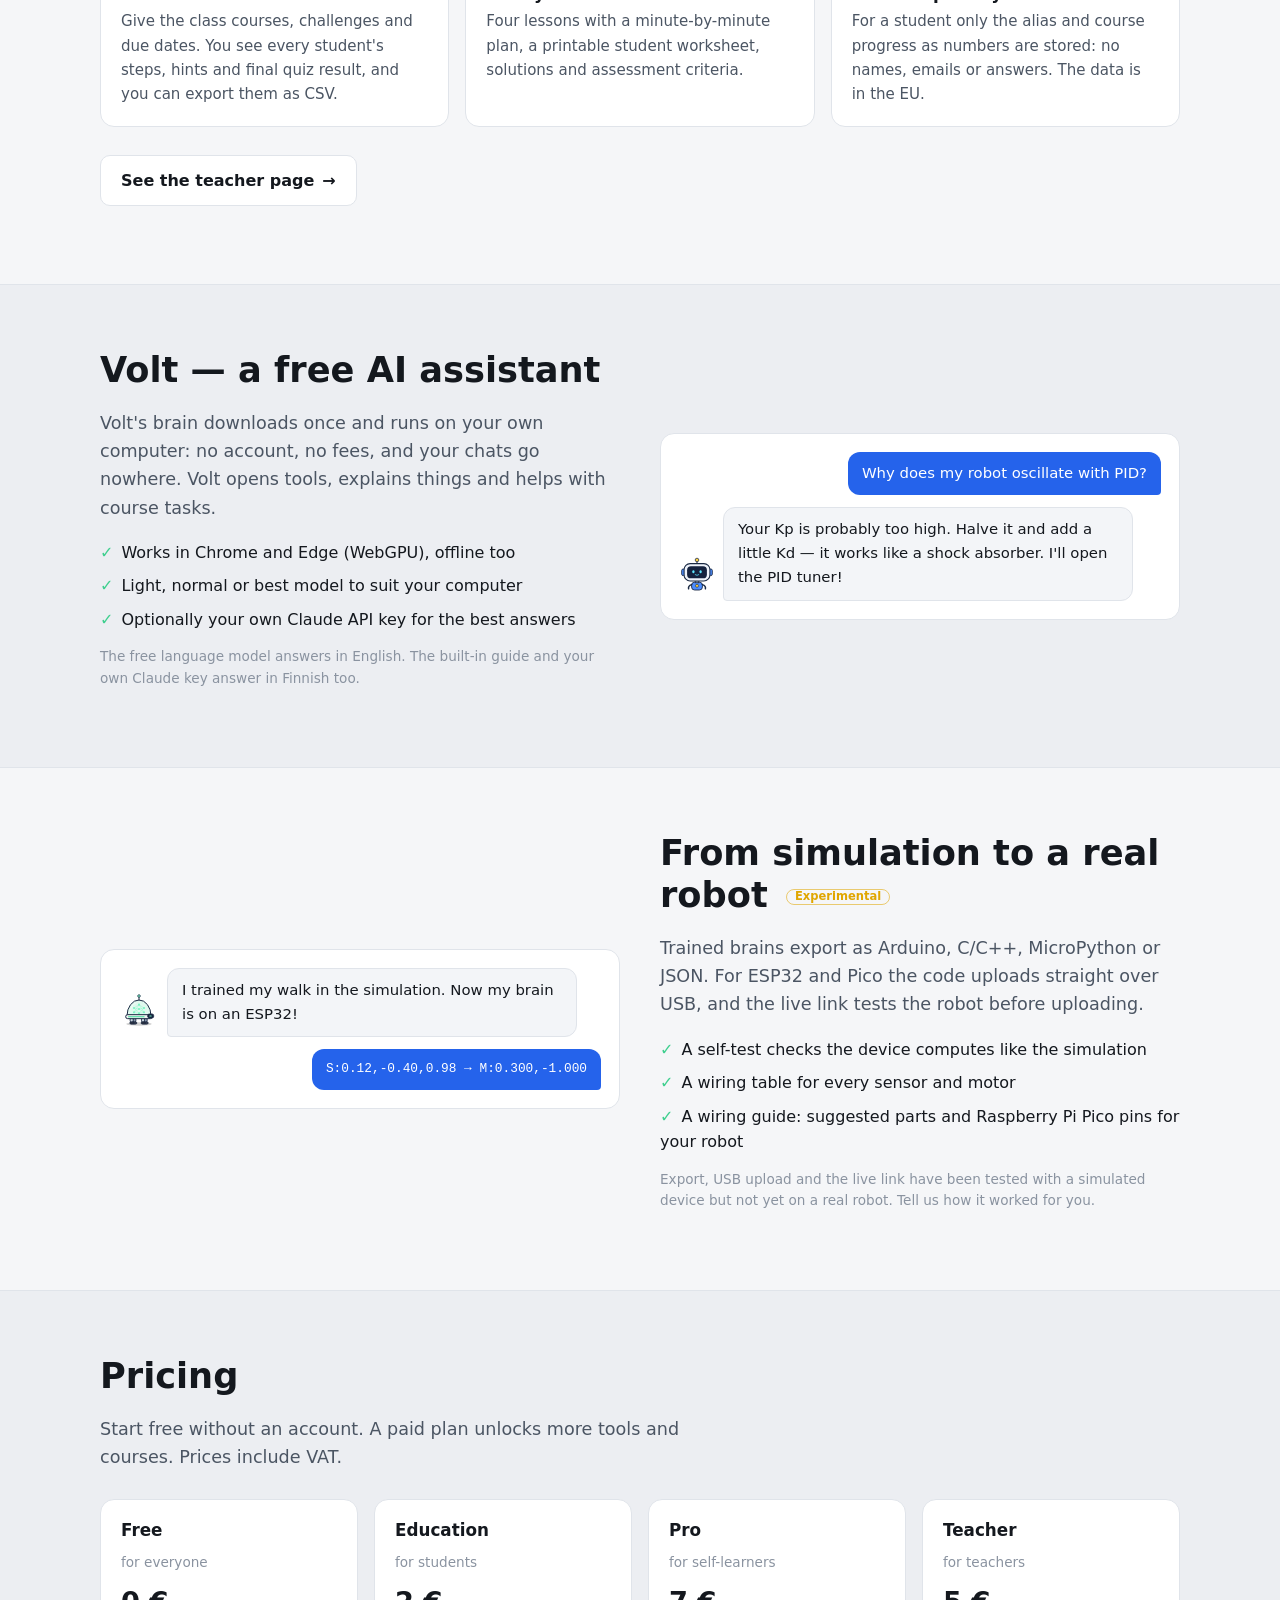
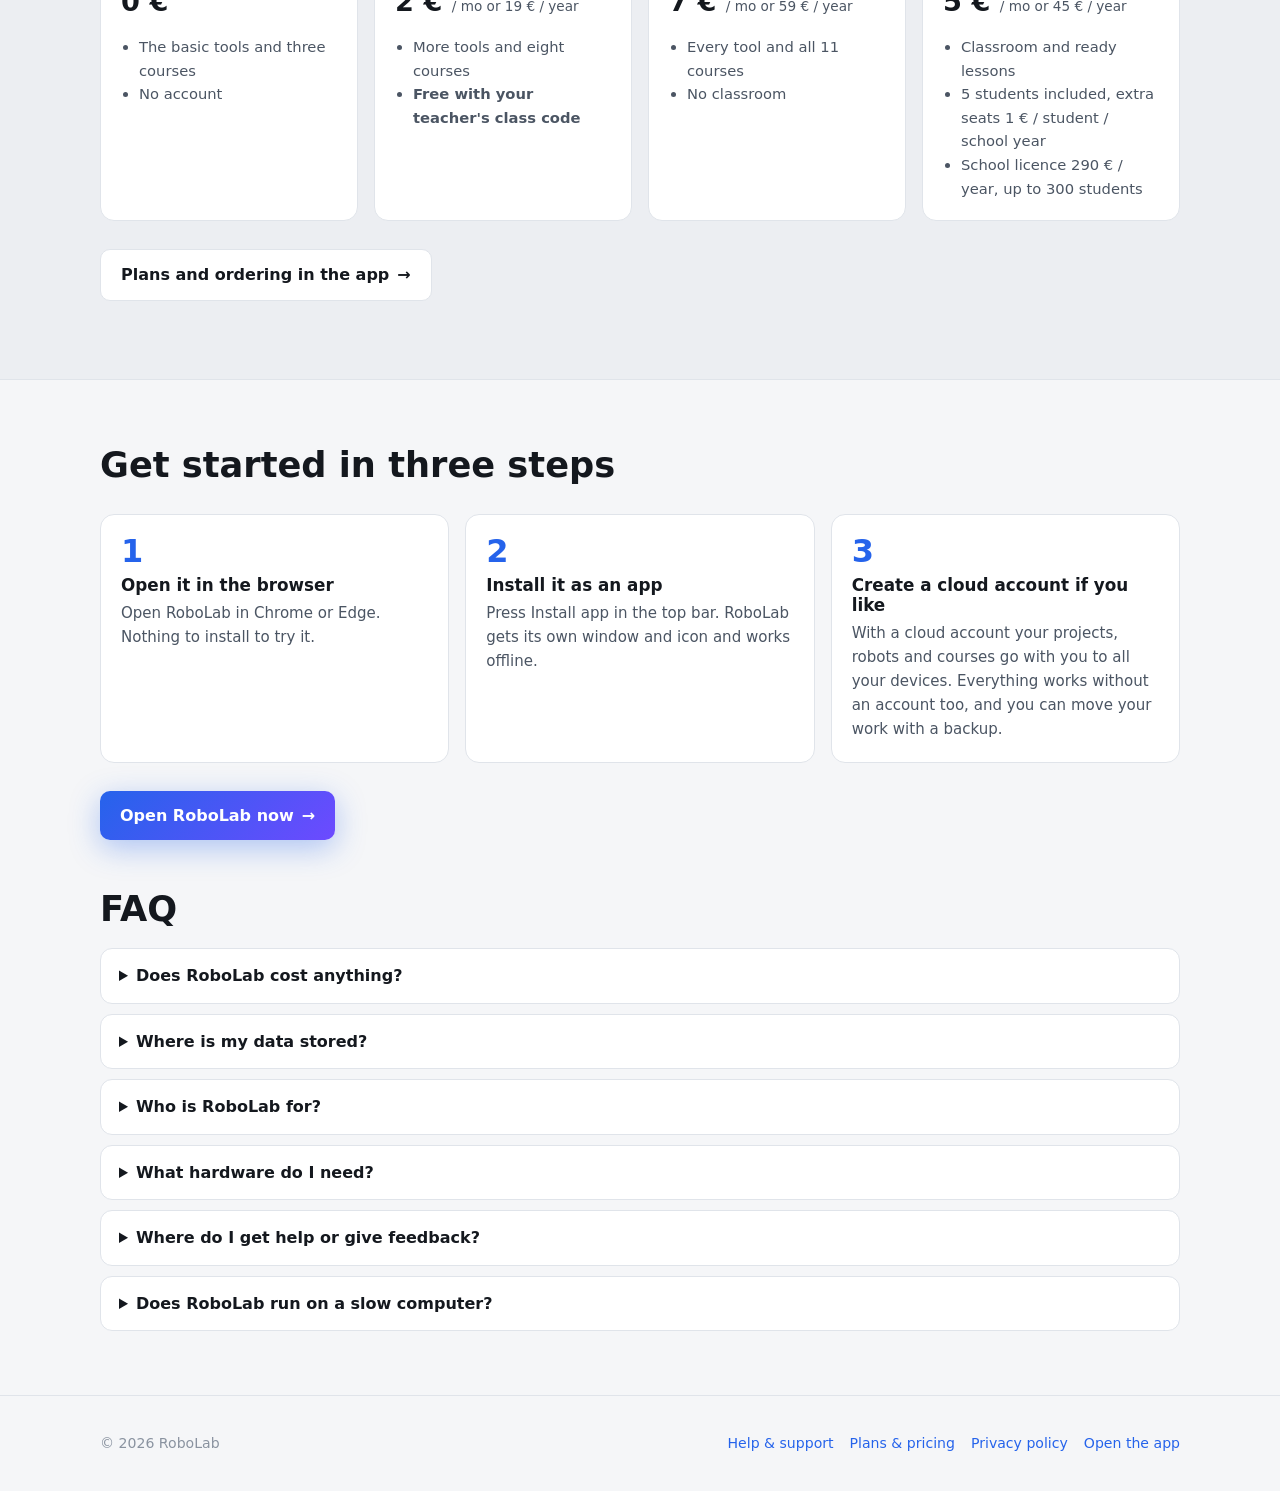
==== commit b5f1821c: "RoboLab 2.15.1 (3/4): esittelysivu (hinnat, opettajat, tietosuoja, esikatselu) Co-Authored-By: Claud" ====
--- a/website/index.html
+++ b/website/index.html
@@ -4,7 +4,18 @@
 <meta charset="utf-8">
 <meta name="viewport" content="width=device-width, initial-scale=1">
 <title>RoboLab — robotiikkaa rakentamalla</title>
-<meta name="description" content="RoboLab on ilmainen robotiikan oppimisympäristö: robottirakentajat, simulaatiot, neuroverkkokoulutus, konenäkö, kurssit ja tekoälyavustaja Volt.">
+<meta name="description" content="RoboLab on robotiikan oppimisympäristö selaimessa: robottirakentajat, simulaatiot, neuroverkkokoulutus, konenäkö, 11 kurssia ja opettajan luokkahuone. Aloita ilmaiseksi ilman tiliä.">
+<link rel="canonical" href="https://0ippi.github.io/RoboLab/website/">
+<!-- Esikatselu, kun linkki jaetaan (Teams, WhatsApp, some) -->
+<meta property="og:type" content="website">
+<meta property="og:site_name" content="RoboLab">
+<meta property="og:title" content="RoboLab — opi robotiikkaa rakentamalla">
+<meta property="og:description" content="Rakenna robotti, testaa se simulaatiossa ja kouluta sille neuroverkko. 11 ohjattua kurssia ja opettajan luokkahuone. Aloita ilmaiseksi selaimessa.">
+<meta property="og:url" content="https://0ippi.github.io/RoboLab/website/">
+<meta property="og:image" content="https://0ippi.github.io/RoboLab/icons/icon-512.png">
+<meta property="og:image:width" content="512">
+<meta property="og:image:height" content="512">
+<meta name="twitter:card" content="summary">
 <link rel="icon" type="image/png" href="../icons/favicon-32.png">
 <link rel="stylesheet" href="assets/robots.css">
 <style>
@@ -93,8 +104,21 @@
   details summary { cursor: pointer; font-weight: 600; }
   details p { color: var(--text-2); margin: 10px 0 0; }
 
+  .course .free, .exp { display: inline-block; margin-left: 6px; padding: 0 8px; border-radius: 99px; font-size: .72rem; font-weight: 600; vertical-align: middle; }
+  .course .free { color: var(--ok); border: 1px solid color-mix(in srgb, var(--ok) 50%, transparent); }
+  .exp { color: #e0a600; border: 1px solid color-mix(in srgb, #e0a600 55%, transparent); }
+
+  /* Hinnat: tiivis kortti jokaiselle tasolle (hinnat samat kuin sovelluksen plans.js, testi tarkistaa) */
+  .prices { display: grid; gap: 16px; grid-template-columns: repeat(auto-fit, minmax(220px, 1fr)); margin-top: 28px; }
+  .prices .card { display: flex; flex-direction: column; gap: 6px; }
+  .prices .who { color: var(--text-3); font-size: .85rem; }
+  .prices .p { font-size: 1.7rem; font-weight: 700; }
+  .prices .p small { font-size: .85rem; font-weight: 400; color: var(--text-2); }
+  .prices ul { margin: 6px 0 0; padding-left: 18px; color: var(--text-2); font-size: .92rem; }
+
   footer { padding: 36px 0; color: var(--text-3); font-size: .88rem; border-top: 1px solid var(--border); }
   footer .wrap { display: flex; flex-wrap: wrap; gap: 12px; justify-content: space-between; align-items: center; }
+  footer nav { display: flex; flex-wrap: wrap; gap: 16px; }
   @media (prefers-reduced-motion: reduce) { .robot, .robot * { animation: none !important; } html { scroll-behavior: auto; } }
 </style>
 </head>
@@ -106,8 +130,9 @@
     <nav>
       <a href="#tools"><span data-fi>Työkalut</span><span data-en>Tools</span></a>
       <a href="#courses"><span data-fi>Kurssit</span><span data-en>Courses</span></a>
+      <a href="#teachers"><span data-fi>Opettajille</span><span data-en>For teachers</span></a>
       <a href="#volt">Volt</a>
-      <a href="#hardware"><span data-fi>Oikea robotti</span><span data-en>Real robots</span></a>
+      <a href="#pricing"><span data-fi>Hinnat</span><span data-en>Pricing</span></a>
       <a href="#start"><span data-fi>Aloita</span><span data-en>Get started</span></a>
     </nav>
     <button class="lang" id="lang" aria-label="Language / kieli"></button>
@@ -119,13 +144,13 @@
     <div class="wrap">
       <div>
         <h1><span data-fi>Opi robotiikkaa <em>rakentamalla</em>, simuloimalla ja kouluttamalla.</span><span data-en>Learn robotics by <em>building</em>, simulating and training.</span></h1>
-        <p class="lead"><span data-fi>RoboLab on ilmainen robotiikan työpaja: rakenna robotti, testaa se fysiikkasimulaatiossa, opeta sille kävely neuroverkolla ja vie aivot oikealle ESP32:lle. Ohjatut kurssit ja tekoälyavustaja Volt auttavat matkan varrella.</span>
-          <span data-en>RoboLab is a free robotics workshop: build a robot, test it in a physics simulation, teach it to walk with a neural network and put the brain on a real ESP32. Guided courses and the AI assistant Volt help you along the way.</span></p>
+        <p class="lead"><span data-fi>RoboLab on robotiikan työpaja selaimessa: rakenna robotti, testaa se fysiikkasimulaatiossa ja opeta sille kävely neuroverkolla. Ohjatut kurssit ja tekoälyavustaja Volt auttavat matkan varrella, ja opettaja näkee luokan etenemisen.</span>
+          <span data-en>RoboLab is a robotics workshop in your browser: build a robot, test it in a physics simulation and teach it to walk with a neural network. Guided courses and the AI assistant Volt help you along the way, and teachers see the class's progress.</span></p>
         <div class="cta">
           <a class="btn primary" href="../index.html"><span data-fi>Avaa RoboLab</span><span data-en>Open RoboLab</span> →</a>
           <a class="btn" href="#start"><span data-fi>Asenna koneelle</span><span data-en>Install on your computer</span></a>
         </div>
-        <p class="small"><span data-fi>Toimii selaimessa ja ilman nettiä · Ei mainoksia · Suomeksi ja englanniksi</span><span data-en>Runs in the browser and offline · No ads · In Finnish and English</span></p>
+        <p class="small"><span data-fi>Aloita ilmaiseksi ilman tiliä · Toimii selaimessa ja ilman nettiä · Ei mainoksia · Suomeksi ja englanniksi</span><span data-en>Start free without an account · Runs in the browser and offline · No ads · In Finnish and English</span></p>
       </div>
       <div class="stage" aria-hidden="true">
         <div class="main" data-bot="volt" data-size="260"></div>
@@ -183,24 +208,40 @@
   <section id="courses" class="alt">
     <div class="wrap">
       <h2><span data-fi>11 ohjattua kurssia</span><span data-en>11 guided courses</span></h2>
-      <p class="lead"><span data-fi>Lyhyet vaiheet oikeissa työkaluissa: tehtävät tarkistuvat automaattisesti, vihjeitä saa tarvittaessa ja jokainen vaihe päättyy pikakysymykseen.</span><span data-en>Short steps in the real tools: tasks check themselves, hints are there when you need them and every step ends with a quick question.</span></p>
+      <p class="lead"><span data-fi>Lyhyet vaiheet oikeissa työkaluissa: tehtävät tarkistuvat automaattisesti, vihjeitä saa tarvittaessa ja jokainen vaihe päättyy pikakysymykseen. Kolme kurssia on ilmaisia.</span><span data-en>Short steps in the real tools: tasks check themselves, hints are there when you need them and every step ends with a quick question. Three courses are free.</span></p>
       <div class="courses">
-        <div class="course"><div><b data-fi>Aloita tästä: miten robotti toimii</b><b data-en>Start here: how a robot works</b><small data-fi>Rakenna, laske nopeus, aja maaliin</small><small data-en>Build it, work out its speed, drive to a goal</small></div></div>
-        <div class="course"><div><b data-fi>Navigointi ja kartat</b><b data-en>Navigation and maps</b><small data-fi>Reittihaku, odometria ja SLAM</small><small data-en>Path finding, odometry and SLAM</small></div></div>
-        <div class="course"><div><b data-fi>Säätötekniikka: PID-säädin</b><b data-en>Control basics: the PID controller</b><small data-fi>P, I ja D kokeilemalla</small><small data-en>P, I and D by experimenting</small></div></div>
-        <div class="course"><div><b data-fi>Anturit ja elektroniikka</b><b data-en>Sensors and electronics</b><small data-fi>Sarjaportti, etäisyysanturit, kohina, USB</small><small data-en>Serial port, distance sensors, noise, USB</small></div></div>
-        <div class="course"><div><b data-fi>Virta ja akut</b><b data-en>Power and batteries</b><small data-fi>Käyttöaika, virrat ja jännitesäätimet</small><small data-en>Runtime, currents and regulators</small></div></div>
-        <div class="course"><div><b data-fi>Konenäkö: robotti näkee</b><b data-en>Computer vision: a robot that sees</b><small data-fi>Pikselit, kynnystys, värit ja reunat</small><small data-en>Pixels, thresholds, colours and edges</small></div></div>
-        <div class="course"><div><b data-fi>Koordinaatistot ja rotaatiot</b><b data-en>Frames and rotations</b><small data-fi>Euler, kardaanilukko, kvaterniot</small><small data-en>Euler, gimbal lock, quaternions</small></div></div>
-        <div class="course"><div><b data-fi>ROS-perusteet</b><b data-en>ROS basics</b><small data-fi>Topicit, TF, URDF ja kartat</small><small data-en>Topics, TF, URDF and maps</small></div></div>
-        <div class="course"><div><b data-fi>Ensimmäinen robottikäsi</b><b data-en>Your first robot arm</b><small data-fi>Kinematiikka, liike ja moottorit</small><small data-en>Kinematics, motion and motors</small></div></div>
-        <div class="course"><div><b data-fi>Robotin tekoäly</b><b data-en>Robot AI</b><small data-fi>Kouluta neuroverkko ja vie se robotille</small><small data-en>Train a neural network and put it on a robot</small></div></div>
-        <div class="course"><div><b data-fi>Palkkiot ja tavoitteet</b><b data-en>Rewards and goals</b><small data-fi>Oma tavoite, reittipisteet, kisat ja haasteet</small><small data-en>Custom goals, waypoints, races and challenges</small></div></div>
-      </div>
-    </div>
-  </section>
-
-  <section id="volt">
+        <div class="course" data-course="start"><div><b><span data-fi>Aloita tästä: miten robotti toimii</span><span data-en>Start here: how a robot works</span><span class="free" data-fi>Ilmainen</span><span class="free" data-en>Free</span></b><small data-fi>Rakenna, laske nopeus, aja maaliin</small><small data-en>Build it, work out its speed, drive to a goal</small></div></div>
+        <div class="course" data-course="nav"><div><b data-fi>Navigointi ja kartat</b><b data-en>Navigation and maps</b><small data-fi>Reittihaku, odometria ja SLAM</small><small data-en>Path finding, odometry and SLAM</small></div></div>
+        <div class="course" data-course="pid"><div><b data-fi>Säätötekniikka: PID-säädin</b><b data-en>Control basics: the PID controller</b><small data-fi>P, I ja D kokeilemalla</small><small data-en>P, I and D by experimenting</small></div></div>
+        <div class="course" data-course="sensors"><div><b><span data-fi>Anturit ja elektroniikka</span><span data-en>Sensors and electronics</span><span class="free" data-fi>Ilmainen</span><span class="free" data-en>Free</span></b><small data-fi>Sarjaportti, etäisyysanturit, kohina, USB</small><small data-en>Serial port, distance sensors, noise, USB</small></div></div>
+        <div class="course" data-course="power"><div><b><span data-fi>Virta ja akut</span><span data-en>Power and batteries</span><span class="free" data-fi>Ilmainen</span><span class="free" data-en>Free</span></b><small data-fi>Käyttöaika, virrat ja jännitesäätimet</small><small data-en>Runtime, currents and regulators</small></div></div>
+        <div class="course" data-course="vision"><div><b data-fi>Konenäkö: robotti näkee</b><b data-en>Computer vision: a robot that sees</b><small data-fi>Pikselit, kynnystys, värit ja reunat</small><small data-en>Pixels, thresholds, colours and edges</small></div></div>
+        <div class="course" data-course="frames"><div><b data-fi>Koordinaatistot ja rotaatiot</b><b data-en>Frames and rotations</b><small data-fi>Euler, kardaanilukko, kvaterniot</small><small data-en>Euler, gimbal lock, quaternions</small></div></div>
+        <div class="course" data-course="ros"><div><b data-fi>ROS-perusteet</b><b data-en>ROS basics</b><small data-fi>Topicit, TF, URDF ja kartat</small><small data-en>Topics, TF, URDF and maps</small></div></div>
+        <div class="course" data-course="arm"><div><b data-fi>Ensimmäinen robottikäsi</b><b data-en>Your first robot arm</b><small data-fi>Kinematiikka, liike ja moottorit</small><small data-en>Kinematics, motion and motors</small></div></div>
+        <div class="course" data-course="ai"><div><b data-fi>Robotin tekoäly</b><b data-en>Robot AI</b><small data-fi>Kouluta neuroverkko ja vie se robotille</small><small data-en>Train a neural network and put it on a robot</small></div></div>
+        <div class="course" data-course="reward"><div><b data-fi>Palkkiot ja tavoitteet</b><b data-en>Rewards and goals</b><small data-fi>Oma tavoite, reittipisteet, kisat ja haasteet</small><small data-en>Custom goals, waypoints, races and challenges</small></div></div>
+      </div>
+    </div>
+  </section>
+
+  <section id="teachers">
+    <div class="wrap">
+      <h2><span data-fi>Opettajille: valmis kokonaisuus luokkaan</span><span data-en>For teachers: ready for the classroom</span></h2>
+      <p class="lead"><span data-fi>Oppilaat eivät tarvitse tiliä: he liittyvät luokkaan koodilla ja nimimerkillä, ja sinä näet heidän etenemisensä.</span><span data-en>Students don't need accounts: they join your class with a code and an alias, and you see their progress.</span></p>
+      <div class="grid">
+        <div class="card"><div class="ico">🏫</div><h3><span data-fi>Luokkahuone</span><span data-en>Classroom</span></h3>
+          <p><span data-fi>Anna luokalle kurssit, haasteet ja määräpäivät. Näet jokaisen oppilaan vaiheet, vihjeet ja loppukokeen tuloksen, ja tiedot saa CSV-taulukoksi.</span><span data-en>Give the class courses, challenges and due dates. You see every student's steps, hints and final quiz result, and you can export them as CSV.</span></p></div>
+        <div class="card"><div class="ico">📋</div><h3><span data-fi>Valmiit oppitunnit</span><span data-en>Ready lessons</span></h3>
+          <p><span data-fi>Neljä oppituntia, joissa on tunnin kulku minuutteineen, tulostettava oppilaan moniste, ratkaisut ja arviointikriteerit.</span><span data-en>Four lessons with a minute-by-minute plan, a printable student worksheet, solutions and assessment criteria.</span></p></div>
+        <div class="card"><div class="ico">🔒</div><h3><span data-fi>Oppilaan tietosuoja</span><span data-en>Student privacy</span></h3>
+          <p><span data-fi>Oppilaasta tallennetaan vain nimimerkki ja kurssien eteneminen lukuina: ei nimiä, sähköposteja eikä vastauksia. Tiedot ovat EU:ssa.</span><span data-en>For a student only the alias and course progress as numbers are stored: no names, emails or answers. The data is in the EU.</span></p></div>
+      </div>
+      <div class="cta"><a class="btn" href="../index.html#/teach"><span data-fi>Katso Opettajille-sivu</span><span data-en>See the teacher page</span> →</a></div>
+    </div>
+  </section>
+
+  <section id="volt" class="alt">
     <div class="wrap split">
       <div>
         <h2><span data-fi>Volt — ilmainen tekoälyavustaja</span><span data-en>Volt — a free AI assistant</span></h2>
@@ -210,6 +251,7 @@
           <li><span data-fi>Kevyt, normaali tai paras malli koneen mukaan</span><span data-en>Light, normal or best model to suit your computer</span></li>
           <li><span data-fi>Halutessasi oma Claude API -avain parhaisiin vastauksiin</span><span data-en>Optionally your own Claude API key for the best answers</span></li>
         </ul>
+        <p class="small"><span data-fi>Ilmainen kielimalli vastaa englanniksi, koska pienet mallit kirjoittavat suomea heikosti. Suomeksi vastaavat sisäänrakennettu opas ja oma Claude-avain.</span><span data-en>The free language model answers in English. The built-in guide and your own Claude key answer in Finnish too.</span></p>
       </div>
       <div class="chat" aria-hidden="true">
         <div class="msg user"><span data-fi>Miksi robottini heiluu PID-säädöllä?</span><span data-en>Why does my robot oscillate with PID?</span></div>
@@ -218,21 +260,46 @@
     </div>
   </section>
 
-  <section id="hardware" class="alt">
+  <section id="hardware">
     <div class="wrap split">
       <div class="chat" aria-hidden="true">
         <div class="row"><span data-bot="neura" data-size="40"></span><div class="msg volt"><span data-fi>Koulutin kävelyni simulaatiossa. Nyt aivoni ovat ESP32:lla!</span><span data-en>I trained my walk in the simulation. Now my brain is on an ESP32!</span></div></div>
         <div class="msg user" style="font-family:ui-monospace,Consolas,monospace;font-size:.8rem">S:0.12,-0.40,0.98 → M:0.300,-1.000</div>
       </div>
       <div>
-        <h2><span data-fi>Simulaatiosta oikeaan robottiin</span><span data-en>From simulation to a real robot</span></h2>
+        <h2><span data-fi>Simulaatiosta oikeaan robottiin</span><span data-en>From simulation to a real robot</span> <span class="exp" data-fi>Kokeellinen</span><span class="exp" data-en>Experimental</span></h2>
         <p class="lead"><span data-fi>Koulutetut aivot viedään Arduino-, C/C++-, MicroPython- tai JSON-muodossa. ESP32:lle ja Picolle koodi latautuu suoraan USB:llä, ja live-linkillä robotti testataan ennen latausta.</span><span data-en>Trained brains export as Arduino, C/C++, MicroPython or JSON. For ESP32 and Pico the code uploads straight over USB, and the live link tests the robot before uploading.</span></p>
         <ul class="checks">
           <li><span data-fi>Itsetesti varmistaa, että laite laskee kuten simulaatio</span><span data-en>A self-test checks the device computes like the simulation</span></li>
           <li><span data-fi>Kytkentätaulukko jokaiselle anturille ja moottorille</span><span data-en>A wiring table for every sensor and motor</span></li>
           <li><span data-fi>Kytkentäohje: ehdotetut osat ja Raspberry Pi Picon nastat juuri sinun robotillesi</span><span data-en>A wiring guide: suggested parts and Raspberry Pi Pico pins for your robot</span></li>
         </ul>
-      </div>
+        <p class="small"><span data-fi>Vienti, USB-lataus ja live-linkki on testattu simuloidulla laitteella mutta ei vielä oikealla robotilla. Kerro meille, miten se toimi sinulla.</span><span data-en>Export, USB upload and the live link have been tested with a simulated device but not yet on a real robot. Tell us how it worked for you.</span></p>
+      </div>
+    </div>
+  </section>
+
+  <section id="pricing" class="alt">
+    <div class="wrap">
+      <h2><span data-fi>Hinnat</span><span data-en>Pricing</span></h2>
+      <p class="lead"><span data-fi>Aloita ilmaiseksi ilman tiliä. Maksullinen taso avaa lisää työkaluja ja kursseja. Hinnat sisältävät arvonlisäveron.</span><span data-en>Start free without an account. A paid plan unlocks more tools and courses. Prices include VAT.</span></p>
+      <div class="prices">
+        <div class="card"><h3>Free</h3><span class="who" data-fi>kaikille</span><span class="who" data-en>for everyone</span>
+          <div class="p">0 €</div>
+          <ul><li><span data-fi>Perustyökalut ja kolme kurssia</span><span data-en>The basic tools and three courses</span></li><li><span data-fi>Ei tiliä</span><span data-en>No account</span></li></ul></div>
+        <div class="card"><h3>Education</h3><span class="who" data-fi>oppilaalle</span><span class="who" data-en>for students</span>
+          <div class="p"><span data-price="education.month">2</span> € <small data-fi>/ kk tai <span data-price="education.year">19</span> € / vuosi</small><small data-en>/ mo or <span data-price="education.year">19</span> € / year</small></div>
+          <ul><li><span data-fi>Lisää työkaluja ja kahdeksan kurssia</span><span data-en>More tools and eight courses</span></li><li><b data-fi>Maksuton opettajan luokkakoodilla</b><b data-en>Free with your teacher's class code</b></li></ul></div>
+        <div class="card"><h3>Pro</h3><span class="who" data-fi>itseopiskelijalle</span><span class="who" data-en>for self-learners</span>
+          <div class="p"><span data-price="pro.month">7</span> € <small data-fi>/ kk tai <span data-price="pro.year">59</span> € / vuosi</small><small data-en>/ mo or <span data-price="pro.year">59</span> € / year</small></div>
+          <ul><li><span data-fi>Kaikki työkalut ja kaikki 11 kurssia</span><span data-en>Every tool and all 11 courses</span></li><li><span data-fi>Ei luokkahuonetta</span><span data-en>No classroom</span></li></ul></div>
+        <div class="card"><h3>Teacher</h3><span class="who" data-fi>opettajalle</span><span class="who" data-en>for teachers</span>
+          <div class="p"><span data-price="teacher.month">5</span> € <small data-fi>/ kk tai <span data-price="teacher.year">45</span> € / vuosi</small><small data-en>/ mo or <span data-price="teacher.year">45</span> € / year</small></div>
+          <ul><li><span data-fi>Luokkahuone ja valmiit oppitunnit</span><span data-en>Classroom and ready lessons</span></li>
+            <li><span data-fi><span data-price="teacher.included">5</span> oppilasta sisältyy, lisäpaikat <span data-price="teacher.seat">1</span> € / oppilas / lukuvuosi</span><span data-en><span data-price="teacher.included">5</span> students included, extra seats <span data-price="teacher.seat">1</span> € / student / school year</span></li>
+            <li><span data-fi>Koululisenssi <span data-price="school.year">290</span> € / vuosi, enintään <span data-price="school.seats">300</span> oppilasta</span><span data-en>School licence <span data-price="school.year">290</span> € / year, up to <span data-price="school.seats">300</span> students</span></li></ul></div>
+      </div>
+      <div class="cta"><a class="btn" href="../index.html#/plans"><span data-fi>Tasot ja tilaaminen sovelluksessa</span><span data-en>Plans and ordering in the app</span> →</a></div>
     </div>
   </section>
 
@@ -244,18 +311,24 @@
           <p><span data-fi>Avaa RoboLab Chromessa tai Edgessä. Mitään ei tarvitse asentaa kokeillaksesi.</span><span data-en>Open RoboLab in Chrome or Edge. Nothing to install to try it.</span></p></div>
         <div class="card"><b>2</b><h3><span data-fi>Asenna sovellukseksi</span><span data-en>Install it as an app</span></h3>
           <p><span data-fi>Paina yläpalkin Asenna sovellus -nappia. RoboLab saa oman ikkunan, kuvakkeen ja toimii ilman nettiä.</span><span data-en>Press Install app in the top bar. RoboLab gets its own window and icon and works offline.</span></p></div>
-        <div class="card"><b>3</b><h3><span data-fi>Luo oma tili</span><span data-en>Create your account</span></h3>
-          <p><span data-fi>Jokaisella käyttäjällä on omat projektit, robotit ja kurssit. Siirrä kaikki toiselle koneelle varmuuskopiolla.</span><span data-en>Every user has their own projects, robots and courses. Move everything to another computer with a backup.</span></p></div>
+        <div class="card"><b>3</b><h3><span data-fi>Luo halutessasi pilvitili</span><span data-en>Create a cloud account if you like</span></h3>
+          <p><span data-fi>Pilvitilillä projektit, robotit ja kurssit kulkevat mukanasi kaikille laitteillesi. Ilman tiliäkin kaikki toimii, ja työt voi siirtää varmuuskopiolla.</span><span data-en>With a cloud account your projects, robots and courses go with you to all your devices. Everything works without an account too, and you can move your work with a backup.</span></p></div>
       </div>
       <div class="cta"><a class="btn primary" href="../index.html"><span data-fi>Avaa RoboLab nyt</span><span data-en>Open RoboLab now</span> →</a></div>
 
       <h2 style="margin-top:48px"><span data-fi>Usein kysyttyä</span><span data-en>FAQ</span></h2>
       <details><summary><span data-fi>Maksaako RoboLab jotain?</span><span data-en>Does RoboLab cost anything?</span></summary>
-        <p><span data-fi>Ei. Kaikki työkalut, kurssit ja ilmainen Volt ovat maksuttomia. Vain oma Claude API -avain (vapaaehtoinen) laskuttaa käytön mukaan.</span><span data-en>No. All tools, courses and the free Volt cost nothing. Only your own Claude API key (optional) is billed per use.</span></p></details>
+        <p><span data-fi>Free-taso on ilmainen eikä vaadi tiliä: perustyökalut ja kolme kurssia. Lisää työkaluja ja kursseja saa Education-, Pro- ja Teacher-tasoilla (katso Hinnat). Oppilas saa Education-tason maksutta opettajan luokkakoodilla. Ilmainen Volt on aina maksuton; vain oma Claude API -avain (vapaaehtoinen) laskuttaa käytön mukaan.</span><span data-en>The Free plan costs nothing and needs no account: the basic tools and three courses. Education, Pro and Teacher unlock more tools and courses (see Pricing). A student gets Education for free with a teacher's class code. The free Volt is always free; only your own Claude API key (optional) is billed per use.</span></p></details>
       <details><summary><span data-fi>Minne tietoni tallentuvat?</span><span data-en>Where is my data stored?</span></summary>
-        <p><span data-fi>Vain omalle koneellesi selaimen muistiin. Tilit ovat paikallisia, ja tiedot siirretään toiselle koneelle varmuuskopiotiedostolla.</span><span data-en>Only on your own computer, in the browser's storage. Accounts are local, and data moves to another computer with a backup file.</span></p></details>
+        <p><span data-fi>Ilman tiliä kaikki tallentuu vain omaan selaimeesi. Jos luot vapaaehtoisen pilvitilin, työsi tallentuu myös RoboLabin pilveen EU:ssa. Luokkaan liittyneen oppilaan opettaja näkee nimimerkin ja kurssien etenemisen. Emme käytä analytiikkaa emmekä mainoksia.</span><span data-en>Without an account everything is stored only in your own browser. If you create an optional cloud account, your work is also stored in RoboLab's cloud in the EU. The teacher of a student in a class sees the alias and course progress. We use no analytics and no ads.</span>
+          <a href="../tietosuoja.html"><span data-fi>Tietosuojaseloste</span><span data-en>Privacy policy</span></a></p></details>
+      <details><summary><span data-fi>Kenelle RoboLab sopii?</span><span data-en>Who is RoboLab for?</span></summary>
+        <p><span data-fi>Noin 10-vuotiaasta alkaen aloittelijoille, nuorille ja aikuisille, harrastajille ja kouluille. Ohjelmointitaitoa ei tarvita.</span><span data-en>From about age 10: beginners, young people and adults, hobbyists and schools. No programming skills needed.</span></p></details>
       <details><summary><span data-fi>Mitä laitteita tarvitsen?</span><span data-en>What hardware do I need?</span></summary>
-        <p><span data-fi>Pelkkä tietokone riittää. Oikeaa robottia varten käy esim. Arduino, ESP32 tai Raspberry Pi Pico; konenäköön verkkokamera.</span><span data-en>A computer is enough. For a real robot, an Arduino, ESP32 or Raspberry Pi Pico works; for computer vision, a webcam.</span></p></details>
+        <p><span data-fi>Pelkkä tietokone riittää. Oikeaa robottia varten käy esim. Arduino, ESP32 tai Raspberry Pi Pico (kokeellinen); konenäköön verkkokamera.</span><span data-en>A computer is enough. For a real robot, an Arduino, ESP32 or Raspberry Pi Pico works (experimental); for computer vision, a webcam.</span></p></details>
+      <details><summary><span data-fi>Mistä saan apua tai miten annan palautetta?</span><span data-en>Where do I get help or give feedback?</span></summary>
+        <p><span data-fi>Sovelluksen Ohjeet ja tuki -sivulla on usein kysytyt kysymykset ja lomake, jolla voit lähettää viestin kehittäjälle ilman tiliä.</span><span data-en>The app's Help &amp; support page has frequently asked questions and a form for sending a message to the developer without an account.</span>
+          <a href="../index.html#/help"><span data-fi>Ohjeet ja tuki</span><span data-en>Help &amp; support</span></a></p></details>
       <details><summary><span data-fi>Toimiiko RoboLab heikolla koneella?</span><span data-en>Does RoboLab run on a slow computer?</span></summary>
         <p><span data-fi>Kyllä. Asetuksista voi valita kevyen grafiikan ja kevyimmän Volt-mallin. Ilman WebGPU:ta Volt vastaa paikallisella oppaalla.</span><span data-en>Yes. Settings offer light graphics and the lightest Volt model. Without WebGPU, Volt answers from its local guide.</span></p></details>
     </div>
@@ -265,7 +338,12 @@
 <footer>
   <div class="wrap">
     <span>© <span id="year"></span> RoboLab</span>
-    <span><a href="../index.html"><span data-fi>Avaa sovellus</span><span data-en>Open the app</span></a></span>
+    <nav>
+      <a href="../index.html#/help"><span data-fi>Ohjeet ja tuki</span><span data-en>Help &amp; support</span></a>
+      <a href="../index.html#/plans"><span data-fi>Tasot ja hinnat</span><span data-en>Plans &amp; pricing</span></a>
+      <a href="../tietosuoja.html"><span data-fi>Tietosuojaseloste</span><span data-en>Privacy policy</span></a>
+      <a href="../index.html"><span data-fi>Avaa sovellus</span><span data-en>Open the app</span></a>
+    </nav>
   </div>
 </footer>
 
